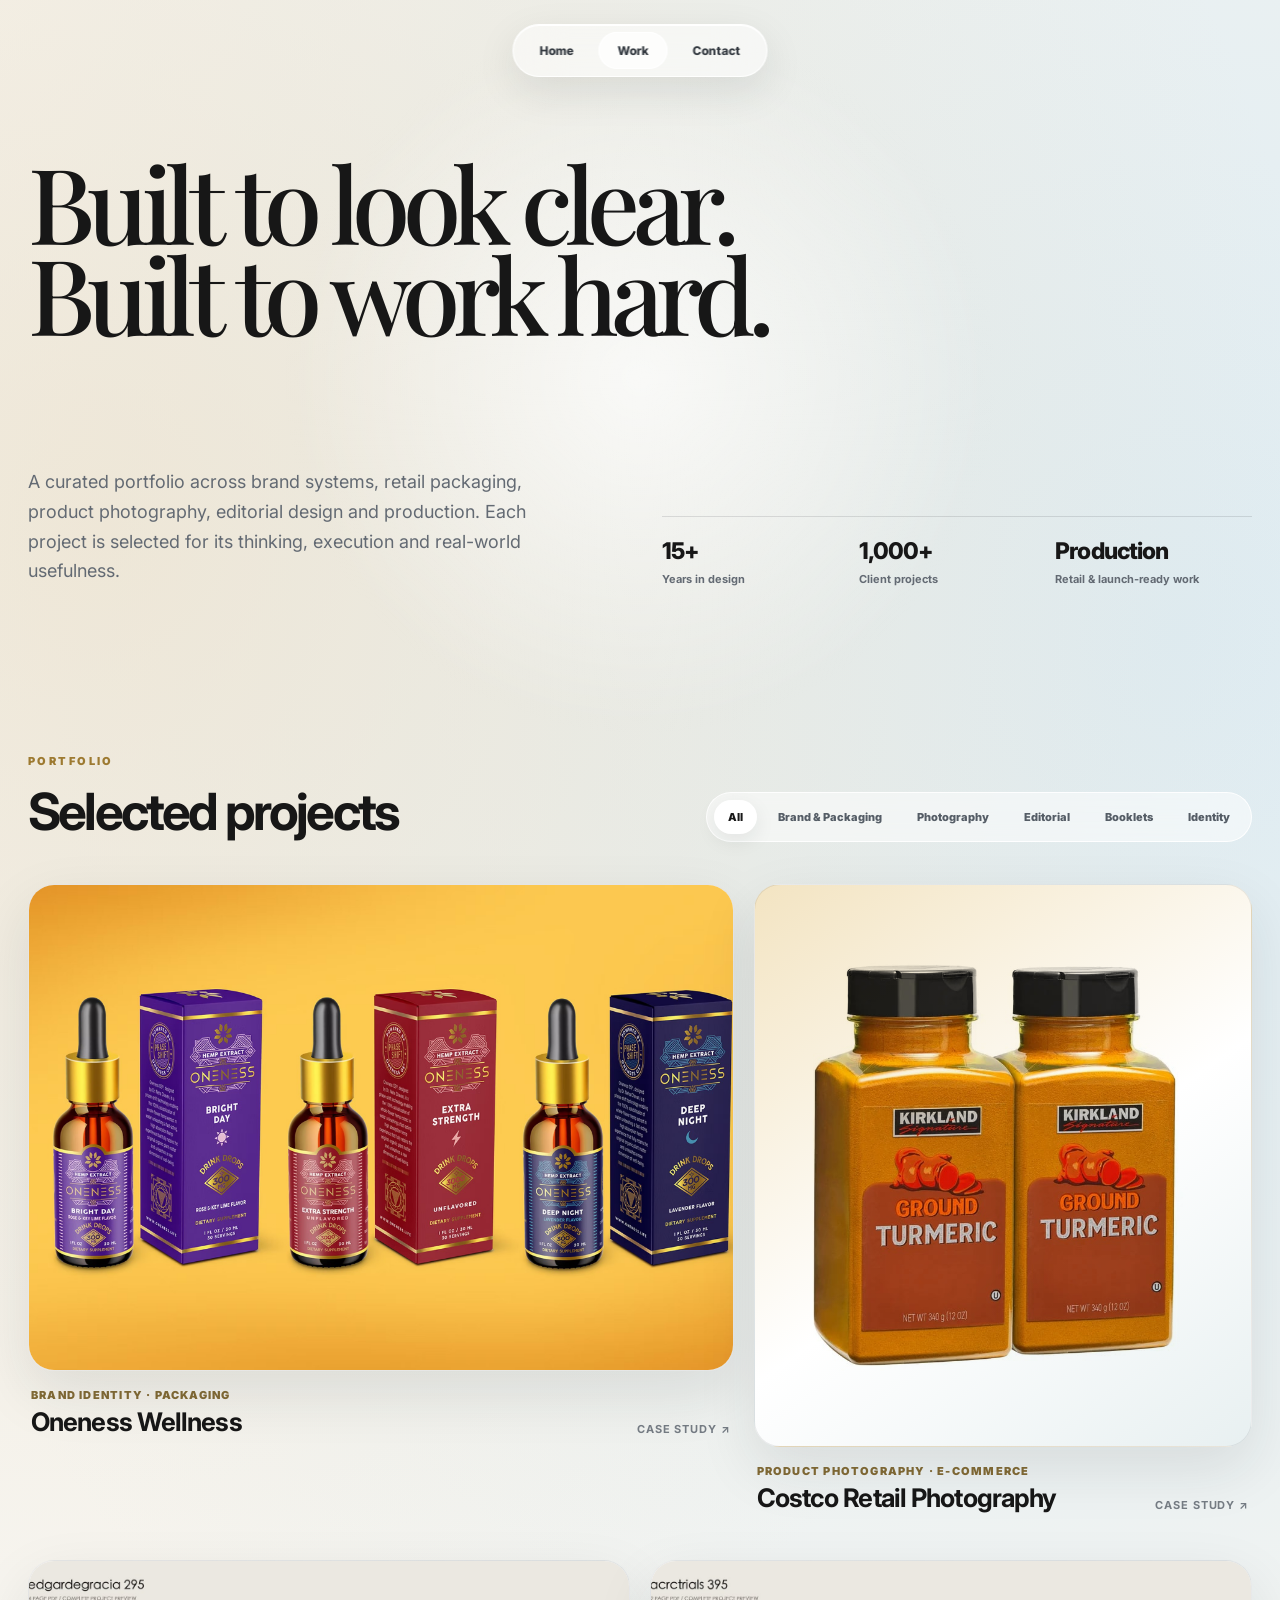
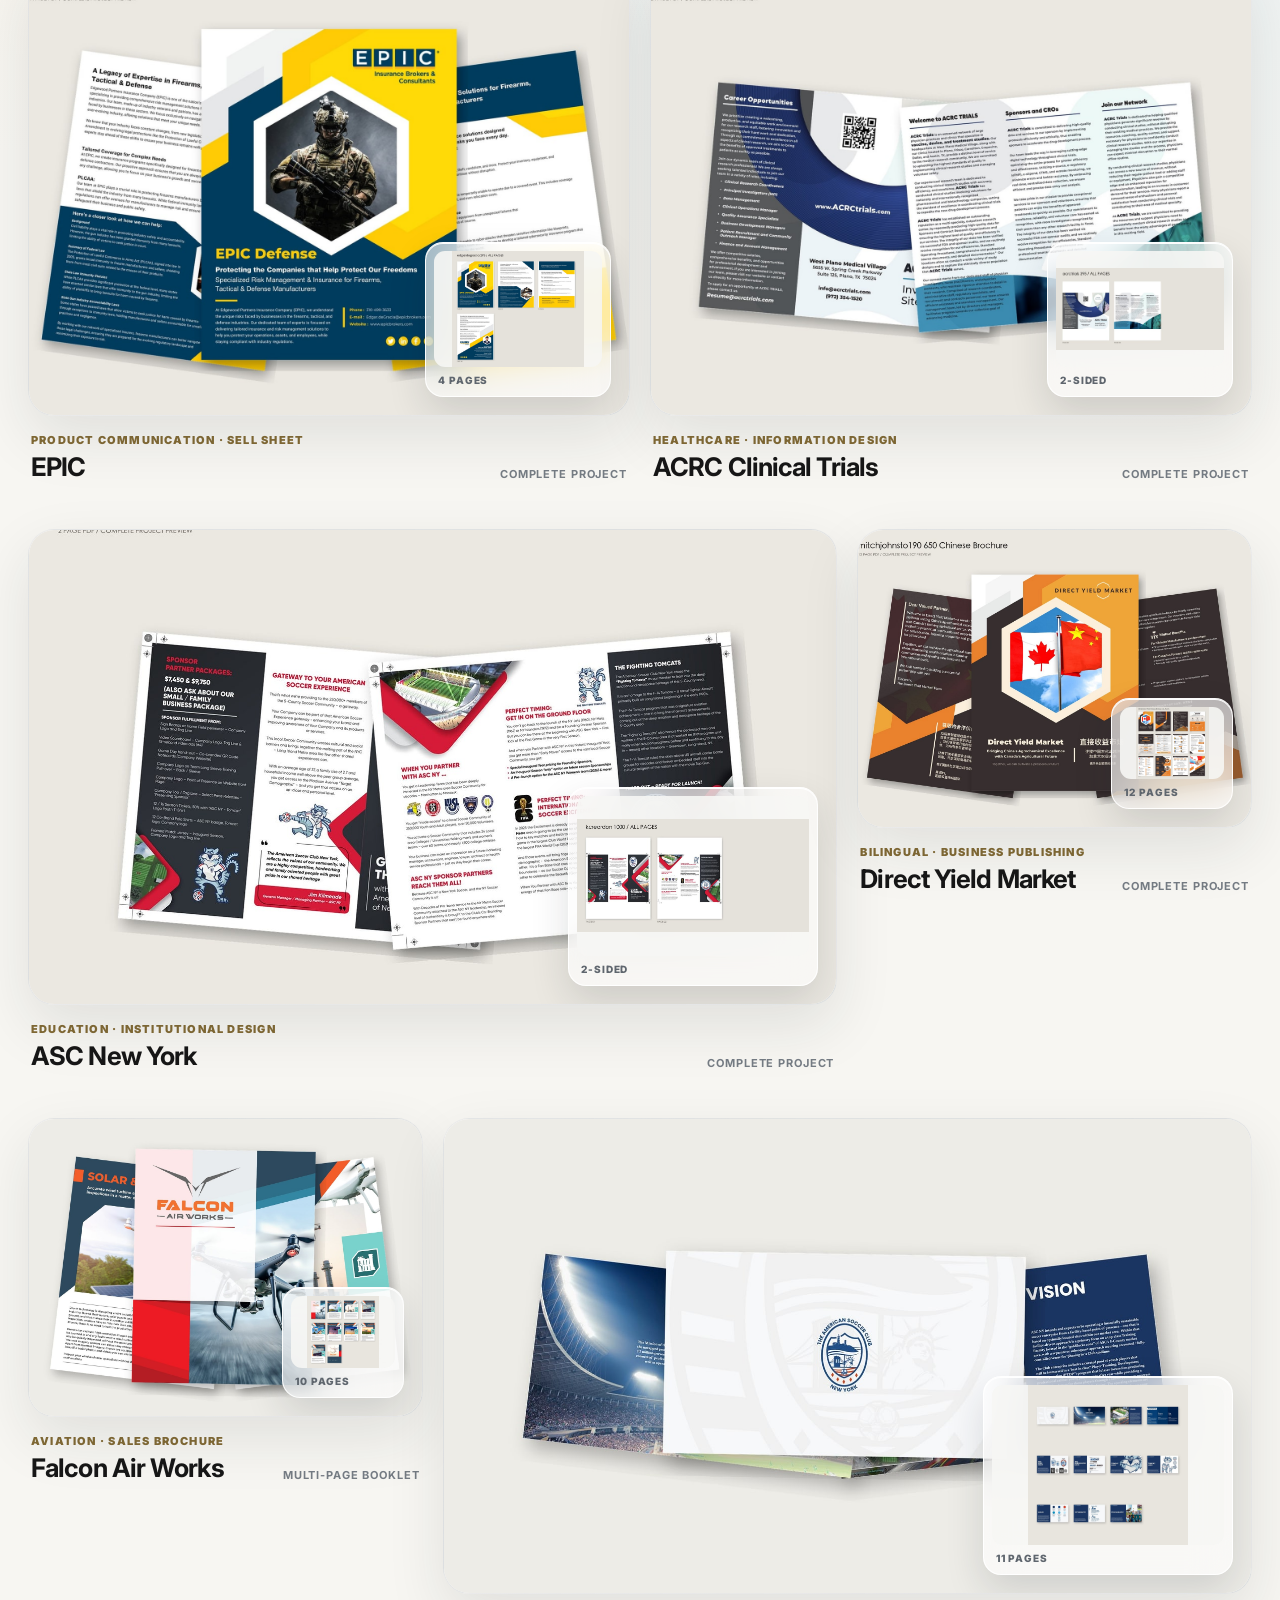
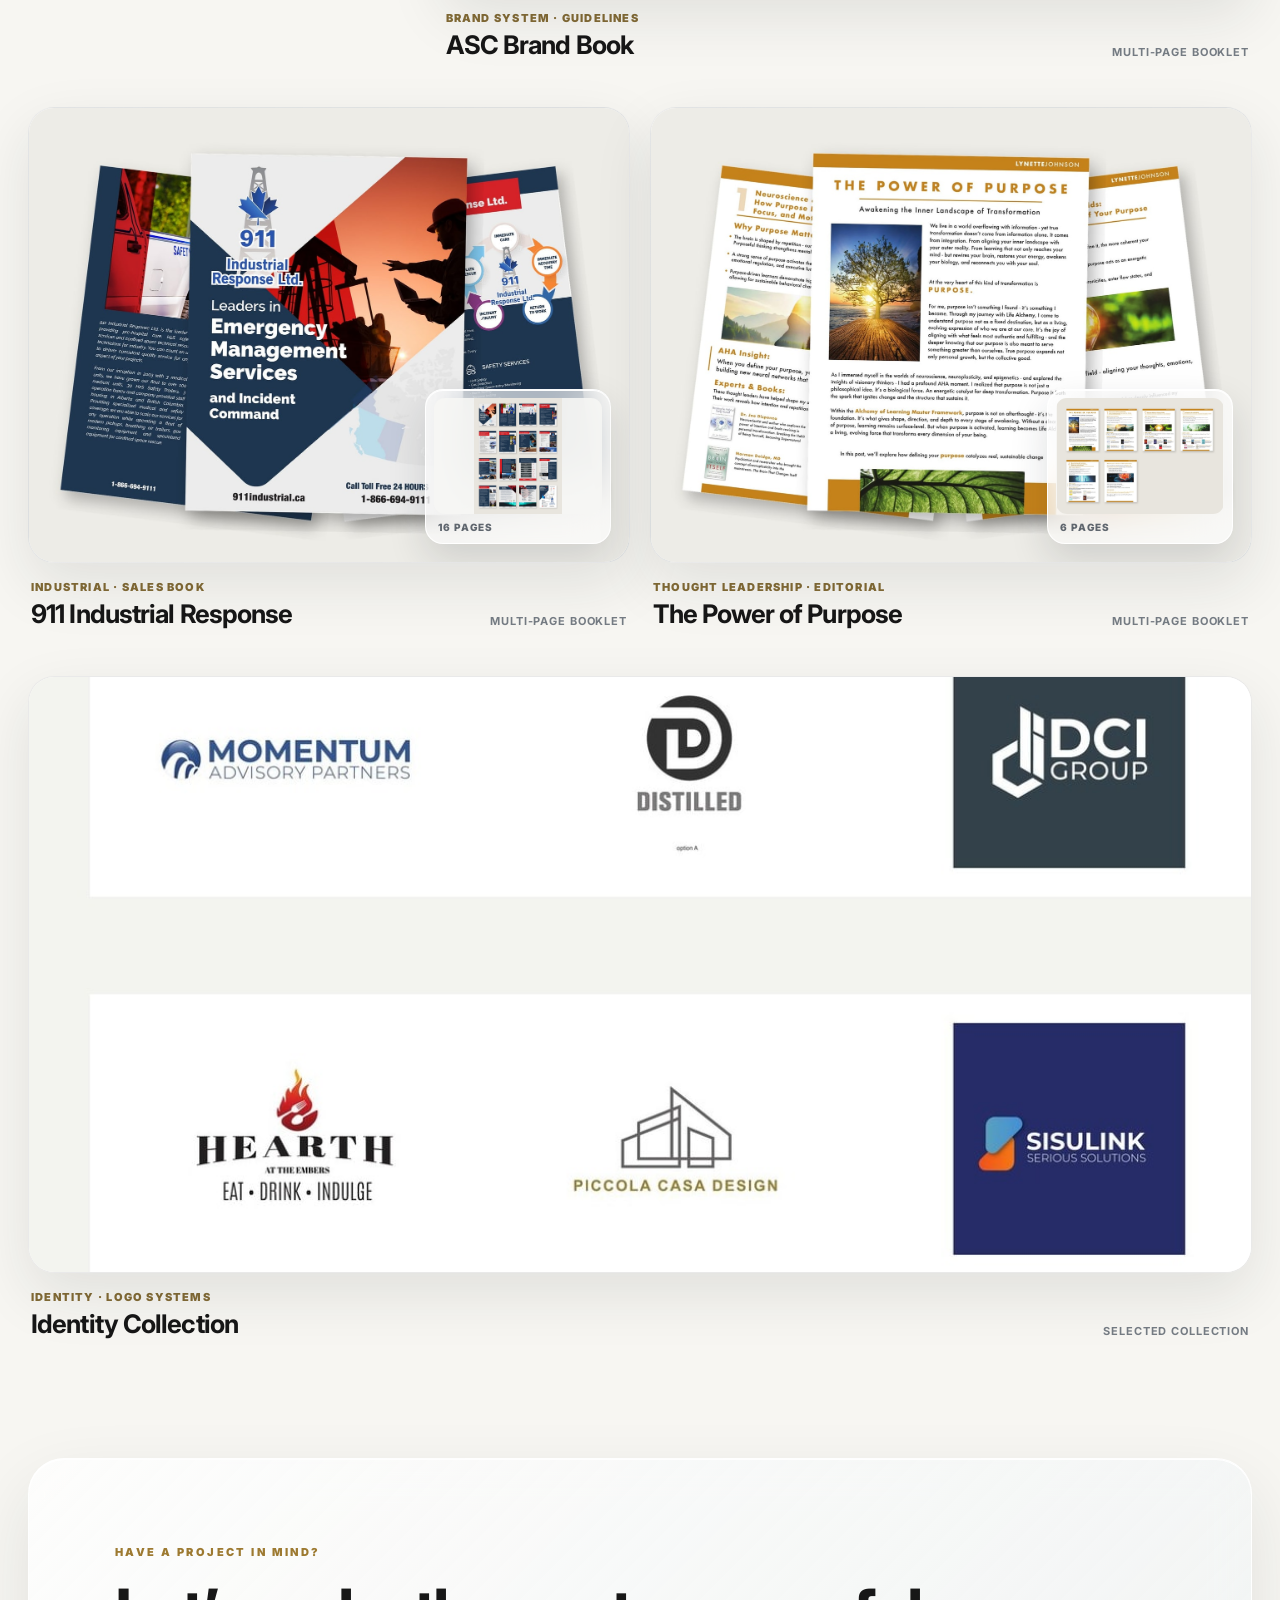
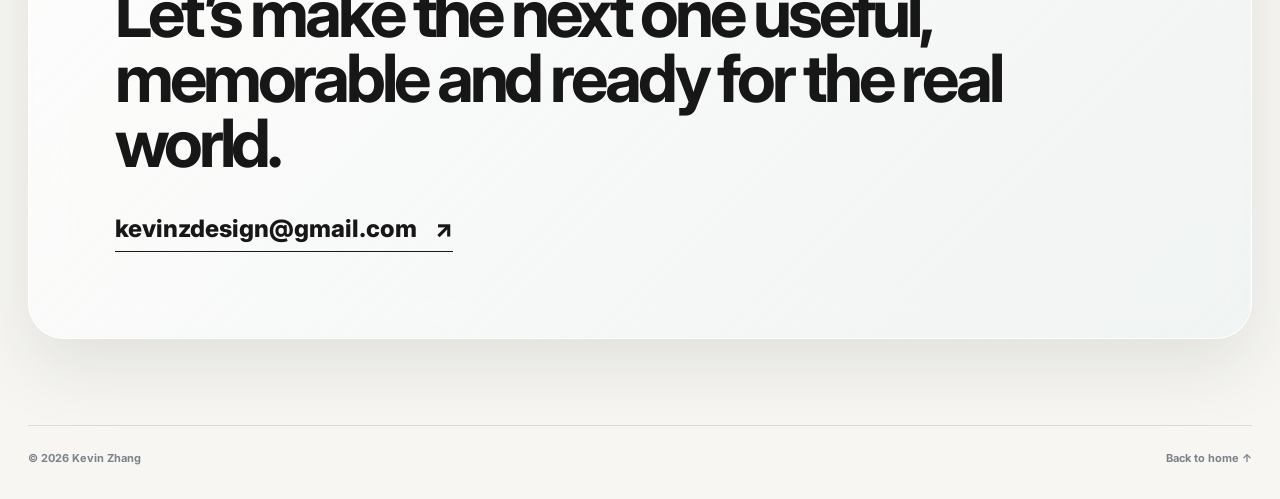
==== work/index.html @ cf9f6669 "Publish Kevin Zhang portfolio" ====
<!doctype html>
<html lang="en">
<head>
  <meta charset="utf-8" />
  <meta name="viewport" content="width=device-width, initial-scale=1" />
  <meta name="description" content="Selected branding, packaging, product photography, editorial design and identity work by Kevin Zhang." />
  <title>Selected Work | Kevin Zhang</title>
  <link rel="preconnect" href="https://fonts.googleapis.com">
  <link rel="preconnect" href="https://fonts.gstatic.com" crossorigin>
  <link href="https://fonts.googleapis.com/css2?family=Inter:wght@400;500;600;700;800;900&family=Playfair+Display:wght@500;600&display=swap" rel="stylesheet">
  <link rel="stylesheet" href="../assets/css/work-index.css" />
</head>
<body>
  <div class="page-glow" aria-hidden="true"></div>

  <header class="topbar">
    <nav class="nav-glass" aria-label="Primary navigation">
      <a href="../index.html">Home</a>
      <a href="#selected-work" class="active">Work</a>
      <a href="../index.html#contact">Contact</a>
    </nav>
  </header>

  <main>
    <section class="work-hero">
      <h1>Built to look clear.<br>Built to work hard.</h1>
      <div class="hero-bottom">
        <p>A curated portfolio across brand systems, retail packaging, product photography, editorial design and production. Each project is selected for its thinking, execution and real-world usefulness.</p>
        <dl>
          <div><dt>15+</dt><dd>Years in design</dd></div>
          <div><dt>1,000+</dt><dd>Client projects</dd></div>
          <div><dt>Production</dt><dd>Retail & launch-ready work</dd></div>
        </dl>
      </div>
    </section>

    <section id="selected-work" class="portfolio" aria-labelledby="portfolio-heading">
      <div class="portfolio-bar">
        <div>
          <p class="eyebrow">Portfolio</p>
          <h2 id="portfolio-heading">Selected projects</h2>
        </div>
        <div class="filters" aria-label="Filter projects">
          <button type="button" class="active" data-filter="all" aria-pressed="true">All</button>
          <button type="button" data-filter="brand" aria-pressed="false">Brand & Packaging</button>
          <button type="button" data-filter="photo" aria-pressed="false">Photography</button>
          <button type="button" data-filter="editorial" aria-pressed="false">Editorial</button>
          <button type="button" data-filter="booklet" aria-pressed="false">Booklets</button>
          <button type="button" data-filter="identity" aria-pressed="false">Identity</button>
        </div>
      </div>

      <div class="project-grid">
        <a class="work-card featured" data-category="brand" href="oneness/index.html">
          <div class="image-wrap"><img src="../assets/images/projects/oneness/oneness-lineup.jpg" alt="Oneness wellness packaging range" /></div>
          <div class="card-meta"><div><span>Brand Identity · Packaging</span><h3>Oneness Wellness</h3></div><b>Case Study ↗</b></div>
        </a>

        <a class="work-card portrait" data-category="photo" href="product-photography/index.html">
          <div class="image-wrap photo-stage"><img src="../assets/images/projects/costco-photography/turmeric.jpg" alt="Kirkland Signature turmeric product photography" /></div>
          <div class="card-meta"><div><span>Product Photography · E-commerce</span><h3>Costco Retail Photography</h3></div><b>Case Study ↗</b></div>
        </a>

        <article class="work-card standard complete-card" data-category="editorial">
          <div class="image-wrap">
            <img src="../assets/images/work-index/epic-hero.jpg" alt="EPIC defense product sell sheet presentation" loading="lazy" />
            <div class="detail-peek"><img src="../assets/images/work-index/epic-detail.jpg" alt="EPIC complete page system" loading="lazy" /><span>4 pages</span></div>
          </div>
          <div class="card-meta"><div><span>Product Communication · Sell Sheet</span><h3>EPIC</h3></div><b>Complete Project</b></div>
        </article>

        <article class="work-card standard complete-card" data-category="editorial">
          <div class="image-wrap">
            <img src="../assets/images/work-index/acrc-hero.jpg" alt="ACRC clinical research brochure presentation" loading="lazy" />
            <div class="detail-peek"><img src="../assets/images/work-index/acrc-detail.jpg" alt="ACRC complete brochure pages" loading="lazy" /><span>2-sided</span></div>
          </div>
          <div class="card-meta"><div><span>Healthcare · Information Design</span><h3>ACRC Clinical Trials</h3></div><b>Complete Project</b></div>
        </article>

        <article class="work-card wide complete-card" data-category="editorial">
          <div class="image-wrap">
            <img src="../assets/images/work-index/asc-ny-hero.jpg" alt="ASC New York athletics brochure presentation" loading="lazy" />
            <div class="detail-peek"><img src="../assets/images/work-index/asc-ny-detail.jpg" alt="ASC New York complete brochure pages" loading="lazy" /><span>2-sided</span></div>
          </div>
          <div class="card-meta"><div><span>Education · Institutional Design</span><h3>ASC New York</h3></div><b>Complete Project</b></div>
        </article>

        <article class="work-card compact complete-card" data-category="editorial booklet">
          <div class="image-wrap">
            <img src="../assets/images/work-index/direct-yield-hero.jpg" alt="Direct Yield Market bilingual booklet presentation" loading="lazy" />
            <div class="detail-peek"><img src="../assets/images/work-index/direct-yield-detail.jpg" alt="Direct Yield Market booklet page system" loading="lazy" /><span>12 pages</span></div>
          </div>
          <div class="card-meta"><div><span>Bilingual · Business Publishing</span><h3>Direct Yield Market</h3></div><b>Complete Project</b></div>
        </article>

        <article class="work-card compact complete-card" data-category="editorial booklet">
          <div class="image-wrap">
            <img src="../assets/images/work-index/falcon-hero.jpg" alt="Falcon Air Works brochure presentation" loading="lazy" />
            <div class="detail-peek"><img src="../assets/images/work-index/falcon-detail.jpg" alt="Falcon Air Works complete brochure pages" loading="lazy" /><span>10 pages</span></div>
          </div>
          <div class="card-meta"><div><span>Aviation · Sales Brochure</span><h3>Falcon Air Works</h3></div><b>Multi-page Booklet</b></div>
        </article>

        <article class="work-card wide complete-card" data-category="brand booklet">
          <div class="image-wrap">
            <img src="../assets/images/work-index/asc-brand-book-hero.jpg" alt="ASC brand book presentation" loading="lazy" />
            <div class="detail-peek"><img src="../assets/images/work-index/asc-brand-book-detail.jpg" alt="ASC complete brand book pages" loading="lazy" /><span>11 pages</span></div>
          </div>
          <div class="card-meta"><div><span>Brand System · Guidelines</span><h3>ASC Brand Book</h3></div><b>Multi-page Booklet</b></div>
        </article>

        <article class="work-card standard complete-card" data-category="editorial booklet">
          <div class="image-wrap">
            <img src="../assets/images/work-index/911-sales-book-hero.jpg" alt="911 Industrial Response sales book presentation" loading="lazy" />
            <div class="detail-peek"><img src="../assets/images/work-index/911-sales-book-detail.jpg" alt="911 Industrial Response sales book page system" loading="lazy" /><span>16 pages</span></div>
          </div>
          <div class="card-meta"><div><span>Industrial · Sales Book</span><h3>911 Industrial Response</h3></div><b>Multi-page Booklet</b></div>
        </article>

        <article class="work-card standard complete-card" data-category="editorial booklet">
          <div class="image-wrap">
            <img src="../assets/images/work-index/power-purpose-hero.jpg" alt="The Power of Purpose editorial booklet presentation" loading="lazy" />
            <div class="detail-peek"><img src="../assets/images/work-index/power-purpose-detail.jpg" alt="The Power of Purpose complete booklet pages" loading="lazy" /><span>6 pages</span></div>
          </div>
          <div class="card-meta"><div><span>Thought Leadership · Editorial</span><h3>The Power of Purpose</h3></div><b>Multi-page Booklet</b></div>
        </article>

        <article class="work-card full identity-card" data-category="identity">
          <div class="image-wrap"><img src="../assets/images/work-index/identity-collection.jpg" alt="Selected corporate and consumer brand identities" loading="lazy" /></div>
          <div class="card-meta"><div><span>Identity · Logo Systems</span><h3>Identity Collection</h3></div><b>Selected Collection</b></div>
        </article>
      </div>
    </section>

    <section class="work-cta">
      <p class="eyebrow">Have a project in mind?</p>
      <h2>Let’s make the next one useful, memorable and ready for the real world.</h2>
      <a href="mailto:kevinzdesign@gmail.com">kevinzdesign@gmail.com <span>↗</span></a>
    </section>
  </main>

  <footer>
    <span>© <span id="year"></span> Kevin Zhang</span>
    <a href="../index.html">Back to home ↑</a>
  </footer>
  <script src="../assets/js/work-index.js"></script>
</body>
</html>
---- assets/css/work-index.css ----
:root {
  --ink: #171717;
  --muted: #636a73;
  --gold: #9d7a31;
  --line: rgba(24, 28, 32, .12);
  --paper: #f7f6f2;
}

* { box-sizing: border-box; }
html { scroll-behavior: smooth; }
body {
  margin: 0;
  overflow-x: hidden;
  background:
    radial-gradient(circle at 8% 10%, rgba(236, 222, 197, .6), transparent 25%),
    radial-gradient(circle at 92% 12%, rgba(211, 231, 242, .72), transparent 29%),
    var(--paper);
  color: var(--ink);
  font-family: Inter, system-ui, sans-serif;
}
img { display: block; width: 100%; }
a { color: inherit; text-decoration: none; }
button { color: inherit; font: inherit; }

.page-glow {
  position: fixed;
  z-index: -1;
  inset: 0;
  background: radial-gradient(circle at 50% 42%, rgba(255,255,255,.72), transparent 43%);
  pointer-events: none;
}

.topbar {
  position: fixed;
  z-index: 30;
  top: 24px;
  left: 50%;
  transform: translateX(-50%);
}
.nav-glass {
  display: flex;
  gap: 6px;
  padding: 7px;
  border: 1px solid rgba(255,255,255,.9);
  border-radius: 999px;
  background: rgba(255,255,255,.55);
  box-shadow: inset 0 1px 0 rgba(255,255,255,.96), 0 14px 40px rgba(29,35,41,.1);
  -webkit-backdrop-filter: blur(24px) saturate(1.2);
  backdrop-filter: blur(24px) saturate(1.2);
}
.nav-glass a {
  padding: 11px 19px;
  border-radius: 999px;
  color: #343a41;
  font-size: 12px;
  font-weight: 800;
}
.nav-glass a:hover,
.nav-glass a.active { background: rgba(255,255,255,.72); box-shadow: inset 0 0 0 1px rgba(255,255,255,.94); }

.work-hero,
.portfolio,
.work-cta,
footer { width: min(1240px, calc(100% - 56px)); margin-left: auto; margin-right: auto; }

.work-hero {
  min-height: 650px;
  padding: 156px 0 64px;
  display: flex;
  flex-direction: column;
  justify-content: space-between;
}
.eyebrow {
  margin: 0 0 22px;
  color: var(--gold);
  font-size: 11px;
  font-weight: 900;
  letter-spacing: .22em;
  text-transform: uppercase;
}
.work-hero h1 {
  max-width: 1040px;
  margin: 0;
  font-family: "Playfair Display", serif;
  font-size: clamp(62px, 8.2vw, 120px);
  font-weight: 500;
  line-height: .87;
  letter-spacing: -.072em;
}
.hero-bottom {
  display: grid;
  grid-template-columns: .95fr 1.05fr;
  gap: 100px;
  align-items: end;
}
.hero-bottom > p { max-width: 570px; margin: 0; color: var(--muted); font-size: 18px; line-height: 1.65; }
.hero-bottom dl { margin: 0; display: grid; grid-template-columns: repeat(3, 1fr); border-top: 1px solid var(--line); }
.hero-bottom dl div { padding: 20px 16px 0 0; }
.hero-bottom dt { margin-bottom: 7px; font-size: clamp(19px, 1.8vw, 25px); font-weight: 800; letter-spacing: -.04em; }
.hero-bottom dd { margin: 0; color: var(--muted); font-size: 11px; font-weight: 700; }

.portfolio { padding: 104px 0 120px; scroll-margin-top: 80px; }
.portfolio-bar { margin-bottom: 42px; display: flex; justify-content: space-between; align-items: end; gap: 40px; }
.portfolio-bar h2 { margin: 0; font-size: clamp(38px, 4vw, 58px); letter-spacing: -.055em; }
.portfolio-bar .eyebrow { margin-bottom: 12px; }
.filters {
  display: flex;
  flex-wrap: wrap;
  justify-content: flex-end;
  gap: 7px;
  padding: 7px;
  border: 1px solid rgba(255,255,255,.9);
  border-radius: 999px;
  background: rgba(255,255,255,.5);
  -webkit-backdrop-filter: blur(18px);
  backdrop-filter: blur(18px);
}
.filters button {
  padding: 10px 14px;
  border: 0;
  border-radius: 999px;
  background: transparent;
  cursor: pointer;
  color: #555d66;
  font-size: 11px;
  font-weight: 850;
}
.filters button:hover,
.filters button.active { background: #fff; color: #191919; box-shadow: 0 7px 20px rgba(31,36,43,.08); }

.project-grid { display: grid; grid-template-columns: repeat(12, 1fr); gap: 48px 20px; align-items: start; }
.work-card { grid-column: span 6; min-width: 0; }
.work-card.featured { grid-column: span 7; }
.work-card.portrait { grid-column: span 5; }
.work-card.wide { grid-column: span 8; }
.work-card.compact { grid-column: span 4; }
.work-card.full { grid-column: 1 / -1; }
.image-wrap {
  position: relative;
  overflow: hidden;
  aspect-ratio: 1.32;
  border: 1px solid rgba(20,24,28,.08);
  border-radius: 26px;
  background: rgba(255,255,255,.62);
  box-shadow: 0 22px 58px rgba(31,36,43,.1);
}
.featured .image-wrap { aspect-ratio: 1.45; }
.portrait .image-wrap { aspect-ratio: 1 / 1.13; }
.wide .image-wrap { aspect-ratio: 1.7; }
.full .image-wrap { aspect-ratio: 2.05; }
.image-wrap > img { height: 100%; object-fit: cover; transition: transform .65s cubic-bezier(.2,.7,.2,1); }
a.work-card:hover .image-wrap > img { transform: scale(1.025); }
.photo-stage { background: linear-gradient(145deg, #f3e4c2, #fff 55%, #e8f0f1); }
.photo-stage > img { padding: 6%; object-fit: contain; mix-blend-mode: multiply; }
.editorial-pair { display: grid; grid-template-columns: 1fr 1fr; gap: 1px; background: #dde1e2; }
.editorial-pair > img { height: 100%; object-fit: cover; }
.complete-card .image-wrap {
  background: linear-gradient(145deg, rgba(255,255,255,.72), rgba(229,235,238,.55));
}
.detail-peek {
  position: absolute;
  right: 18px;
  bottom: 18px;
  width: 31%;
  padding: 8px;
  overflow: hidden;
  border: 1px solid rgba(255,255,255,.92);
  border-radius: 18px;
  background: rgba(255,255,255,.64);
  box-shadow: inset 0 1px 0 rgba(255,255,255,.96), 0 16px 38px rgba(31,36,43,.14);
  -webkit-backdrop-filter: blur(20px) saturate(1.15);
  backdrop-filter: blur(20px) saturate(1.15);
}
.detail-peek img {
  width: 100%;
  aspect-ratio: 1.45;
  object-fit: contain;
  border-radius: 11px;
  background: rgba(247,247,244,.9);
}
.detail-peek span {
  display: block;
  padding: 7px 4px 2px;
  color: #5f666e;
  font-size: 10px;
  font-weight: 850;
  letter-spacing: .09em;
  text-transform: uppercase;
}
.identity-card .image-wrap > img { object-fit: cover; }
.card-meta { padding: 17px 3px 0; display: flex; justify-content: space-between; gap: 20px; align-items: end; }
.card-meta span { display: block; margin-bottom: 7px; color: #826a35; font-size: 11px; font-weight: 900; letter-spacing: .11em; text-transform: uppercase; }
.card-meta h3 { margin: 0; font-size: clamp(19px, 2vw, 27px); line-height: 1.05; letter-spacing: -.035em; }
.card-meta b { flex: none; color: #757c84; font-size: 11px; letter-spacing: .08em; text-transform: uppercase; }
.work-card[hidden] { display: none; }

.work-cta {
  margin-bottom: 86px;
  padding: clamp(44px, 7vw, 86px);
  border: 1px solid rgba(255,255,255,.9);
  border-radius: 36px;
  background: linear-gradient(135deg, rgba(255,255,255,.76), rgba(234,241,244,.5));
  box-shadow: inset 0 1px 0 #fff, 0 28px 70px rgba(31,36,43,.1);
  -webkit-backdrop-filter: blur(24px);
  backdrop-filter: blur(24px);
}
.work-cta h2 { max-width: 950px; margin: 0 0 38px; font-size: clamp(40px, 5.2vw, 72px); line-height: .98; letter-spacing: -.062em; }
.work-cta > a { display: inline-flex; align-items: center; gap: 18px; padding-bottom: 8px; border-bottom: 1px solid currentColor; font-size: clamp(17px, 2vw, 24px); font-weight: 800; }

footer { padding: 25px 0 34px; display: flex; justify-content: space-between; border-top: 1px solid var(--line); color: #7b828a; font-size: 11px; font-weight: 700; }

@media (max-width: 900px) {
  .work-hero { min-height: 590px; }
  .hero-bottom { grid-template-columns: 1fr; gap: 44px; }
  .portfolio-bar { align-items: start; flex-direction: column; }
  .filters { justify-content: flex-start; border-radius: 22px; }
  .work-card,
  .work-card.featured,
  .work-card.portrait,
  .work-card.wide,
  .work-card.compact,
  .work-card.full { grid-column: span 6; }
  .portrait .image-wrap { aspect-ratio: 1.1; }
  .wide .image-wrap { aspect-ratio: 1.32; }
}

@media (max-width: 620px) {
  .topbar { top: 14px; }
  .nav-glass a { padding: 10px 14px; }
  .work-hero,
  .portfolio,
  .work-cta,
  footer { width: calc(100% - 28px); }
  .work-hero { min-height: 570px; padding: 118px 0 54px; }
  .work-hero h1 { font-size: clamp(52px, 16.5vw, 76px); }
  .hero-bottom > p { font-size: 16px; }
  .hero-bottom dl { gap: 10px; }
  .hero-bottom dt { font-size: 21px; }
  .portfolio { padding: 72px 0 88px; }
  .filters { width: 100%; padding: 6px; }
  .filters button { flex: 1 1 auto; padding: 9px 10px; }
  .project-grid { gap: 40px; }
  .work-card,
  .work-card.featured,
  .work-card.portrait,
  .work-card.wide,
  .work-card.compact,
  .work-card.full { grid-column: 1 / -1; }
  .image-wrap,
  .featured .image-wrap,
  .portrait .image-wrap,
  .wide .image-wrap,
  .full .image-wrap { aspect-ratio: 1.2; border-radius: 20px; }
  .detail-peek { right: 10px; bottom: 10px; width: 36%; padding: 6px; border-radius: 14px; }
  .detail-peek img { border-radius: 9px; }
  .detail-peek span { font-size: 9px; }
  .card-meta { align-items: start; }
  .card-meta b { max-width: 82px; text-align: right; line-height: 1.4; }
  .work-cta { margin-bottom: 60px; border-radius: 28px; }
  footer { gap: 20px; }
}
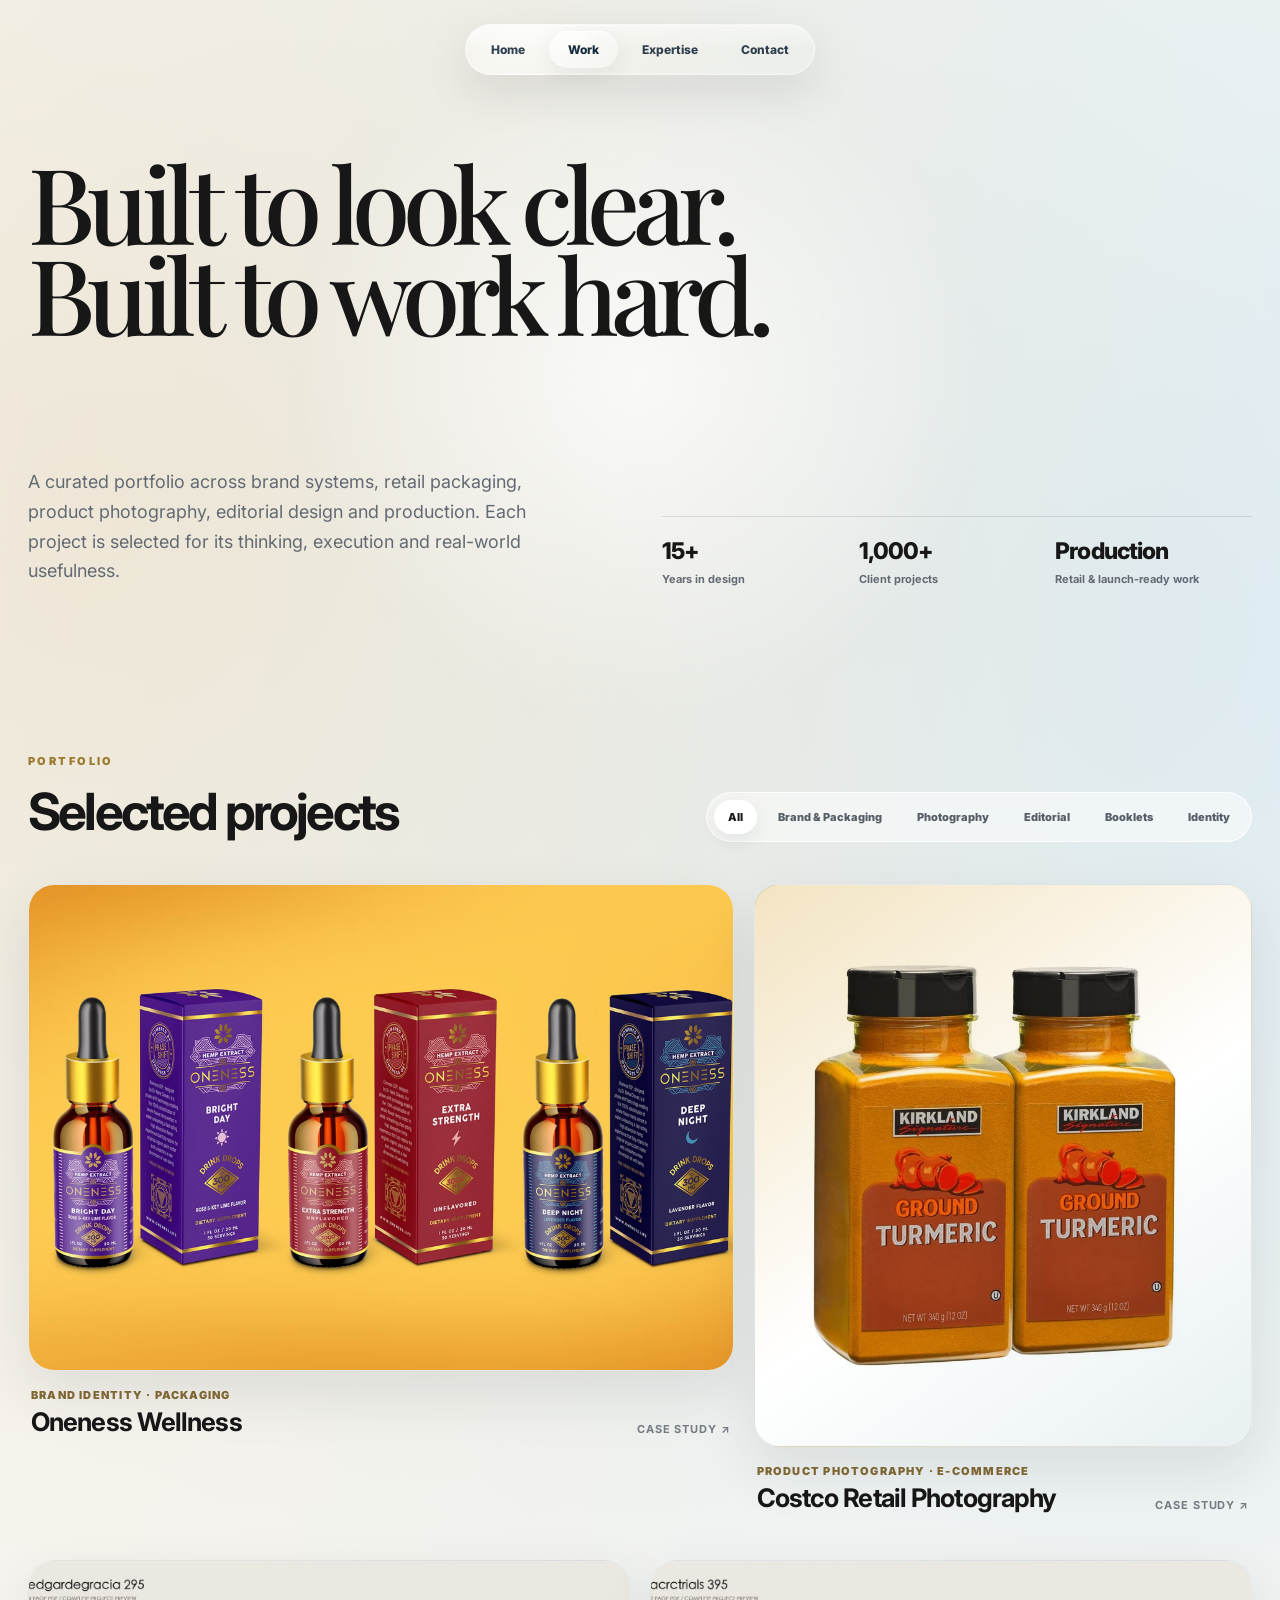
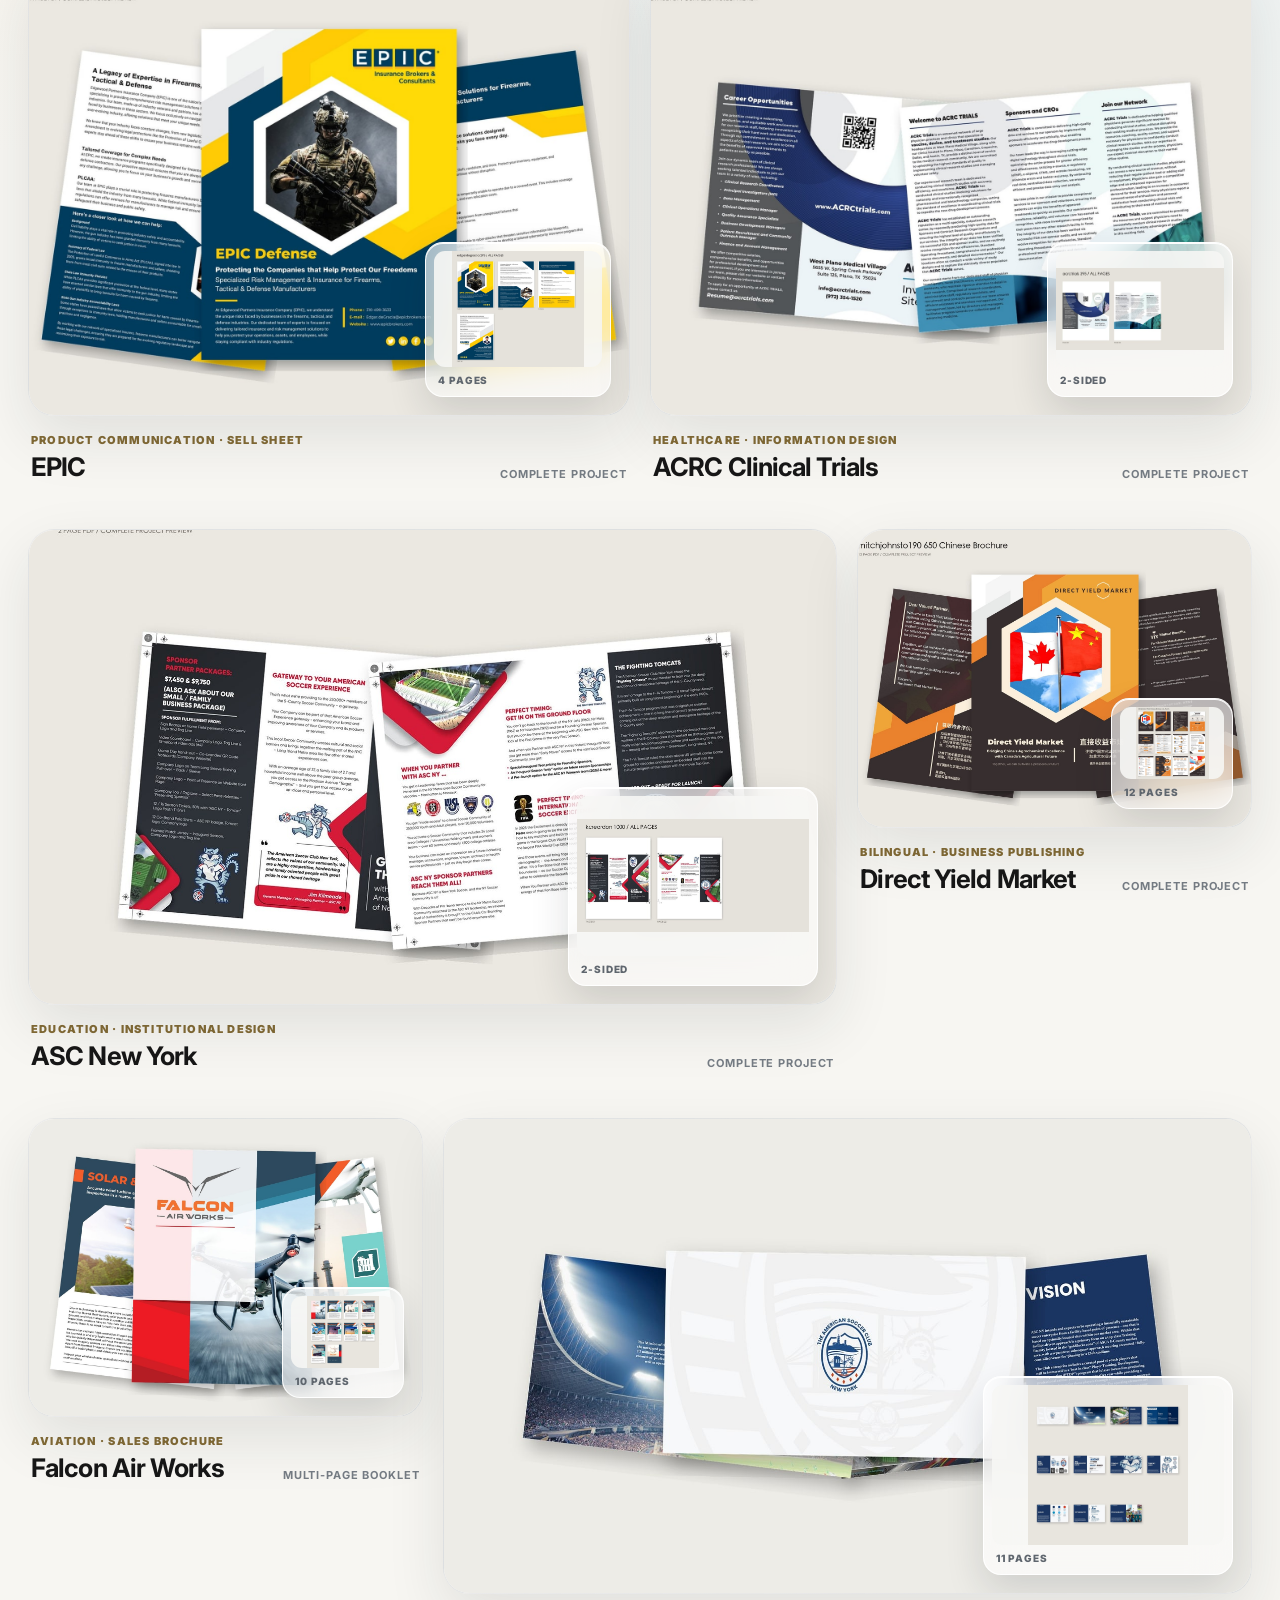
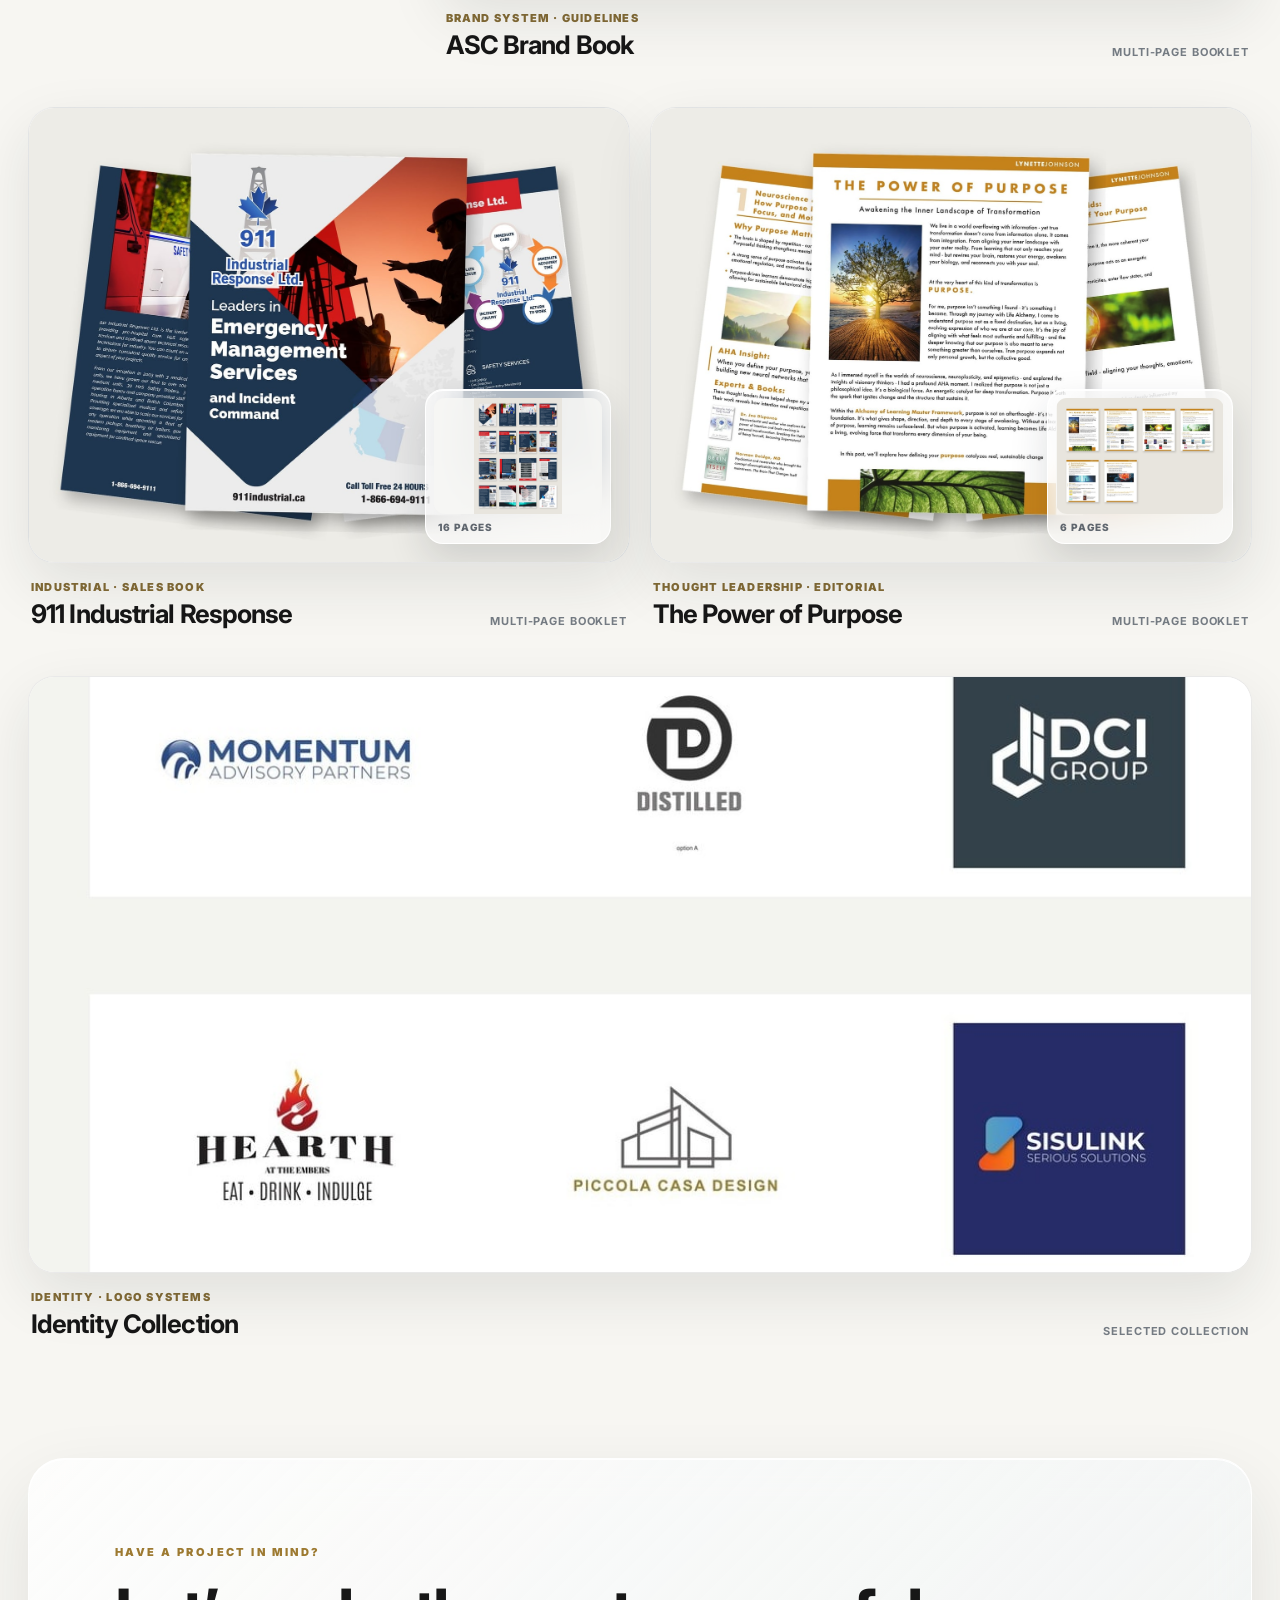
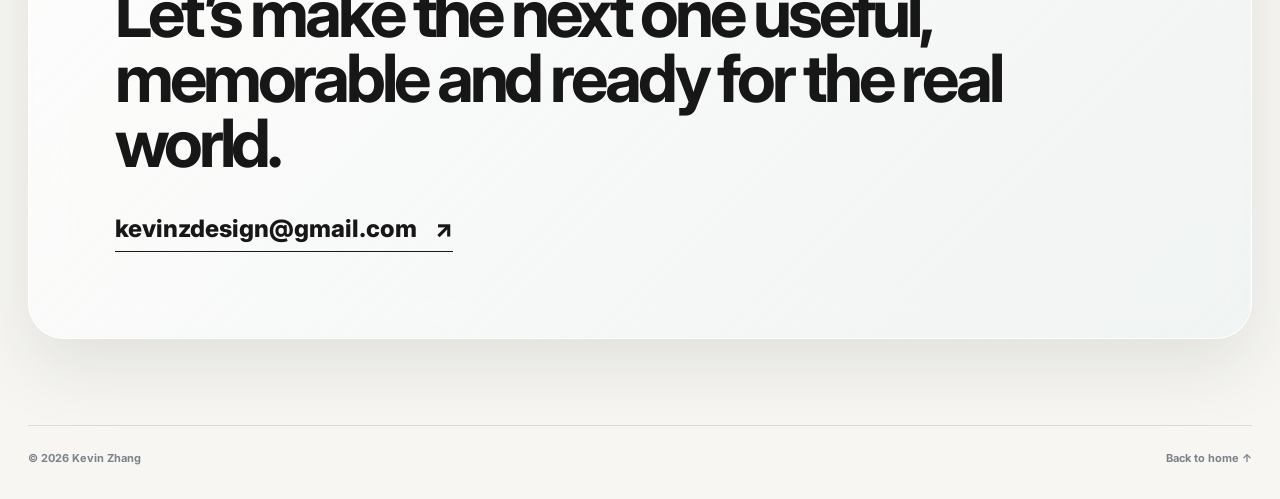
==== commit 1ef9e723: "Update portfolio pages" ====
--- a/work/index.html
+++ b/work/index.html
@@ -4,6 +4,9 @@
   <meta charset="utf-8" />
   <meta name="viewport" content="width=device-width, initial-scale=1" />
   <meta name="description" content="Selected branding, packaging, product photography, editorial design and identity work by Kevin Zhang." />
+  <link rel="icon" type="image/png" sizes="32x32" href="/assets/images/favicon-32.png" />
+  <link rel="icon" type="image/png" sizes="512x512" href="/favicon.png" />
+  <link rel="apple-touch-icon" sizes="180x180" href="/apple-touch-icon.png" />
   <title>Selected Work | Kevin Zhang</title>
   <link rel="preconnect" href="https://fonts.googleapis.com">
   <link rel="preconnect" href="https://fonts.gstatic.com" crossorigin>
@@ -16,7 +19,8 @@
   <header class="topbar">
     <nav class="nav-glass" aria-label="Primary navigation">
       <a href="../index.html">Home</a>
-      <a href="#selected-work" class="active">Work</a>
+      <a href="#selected-work" class="active" aria-current="page">Work</a>
+      <a href="../index.html#expertise">Expertise</a>
       <a href="../index.html#contact">Contact</a>
     </nav>
   </header>
--- a/assets/css/work-index.css
+++ b/assets/css/work-index.css
@@ -39,24 +39,53 @@
 }
 .nav-glass {
   display: flex;
-  gap: 6px;
-  padding: 7px;
-  border: 1px solid rgba(255,255,255,.9);
-  border-radius: 999px;
-  background: rgba(255,255,255,.55);
-  box-shadow: inset 0 1px 0 rgba(255,255,255,.96), 0 14px 40px rgba(29,35,41,.1);
-  -webkit-backdrop-filter: blur(24px) saturate(1.2);
-  backdrop-filter: blur(24px) saturate(1.2);
+  position: relative;
+  isolation: isolate;
+  gap: 5px;
+  padding: 6px;
+  border: 1px solid rgba(255,255,255,.46);
+  border-radius: 999px;
+  background:
+    radial-gradient(circle at 16% 0%, rgba(255,255,255,.62), transparent 36%),
+    linear-gradient(135deg, rgba(255,255,255,.32), rgba(255,255,255,.12));
+  box-shadow:
+    inset 0 1px 1px rgba(255,255,255,.78),
+    inset 0 -1px 1px rgba(255,255,255,.2),
+    0 18px 46px rgba(26,33,42,.1);
+  -webkit-backdrop-filter: blur(34px) saturate(1.85);
+  backdrop-filter: blur(34px) saturate(1.85);
+}
+.nav-glass::before {
+  content: "";
+  position: absolute;
+  inset: 1px;
+  z-index: 0;
+  border-radius: inherit;
+  background: linear-gradient(180deg, rgba(255,255,255,.42), rgba(255,255,255,0) 52%);
+  pointer-events: none;
 }
 .nav-glass a {
+  position: relative;
+  z-index: 1;
+  overflow: hidden;
   padding: 11px 19px;
   border-radius: 999px;
-  color: #343a41;
+  color: rgba(22,39,57,.88);
   font-size: 12px;
   font-weight: 800;
-}
-.nav-glass a:hover,
-.nav-glass a.active { background: rgba(255,255,255,.72); box-shadow: inset 0 0 0 1px rgba(255,255,255,.94); }
+  transition: background .25s ease, box-shadow .25s ease, color .25s ease;
+}
+.nav-glass a:hover { background: rgba(255,255,255,.2); }
+.nav-glass a.active {
+  color: #172b3f;
+  background:
+    radial-gradient(circle at 28% 0%, rgba(255,255,255,.72), transparent 48%),
+    linear-gradient(135deg, rgba(255,255,255,.48), rgba(255,255,255,.22));
+  box-shadow:
+    inset 0 1px 0 rgba(255,255,255,.9),
+    inset 0 -1px 0 rgba(255,255,255,.28),
+    0 8px 22px rgba(31,36,43,.065);
+}
 
 .work-hero,
 .portfolio,
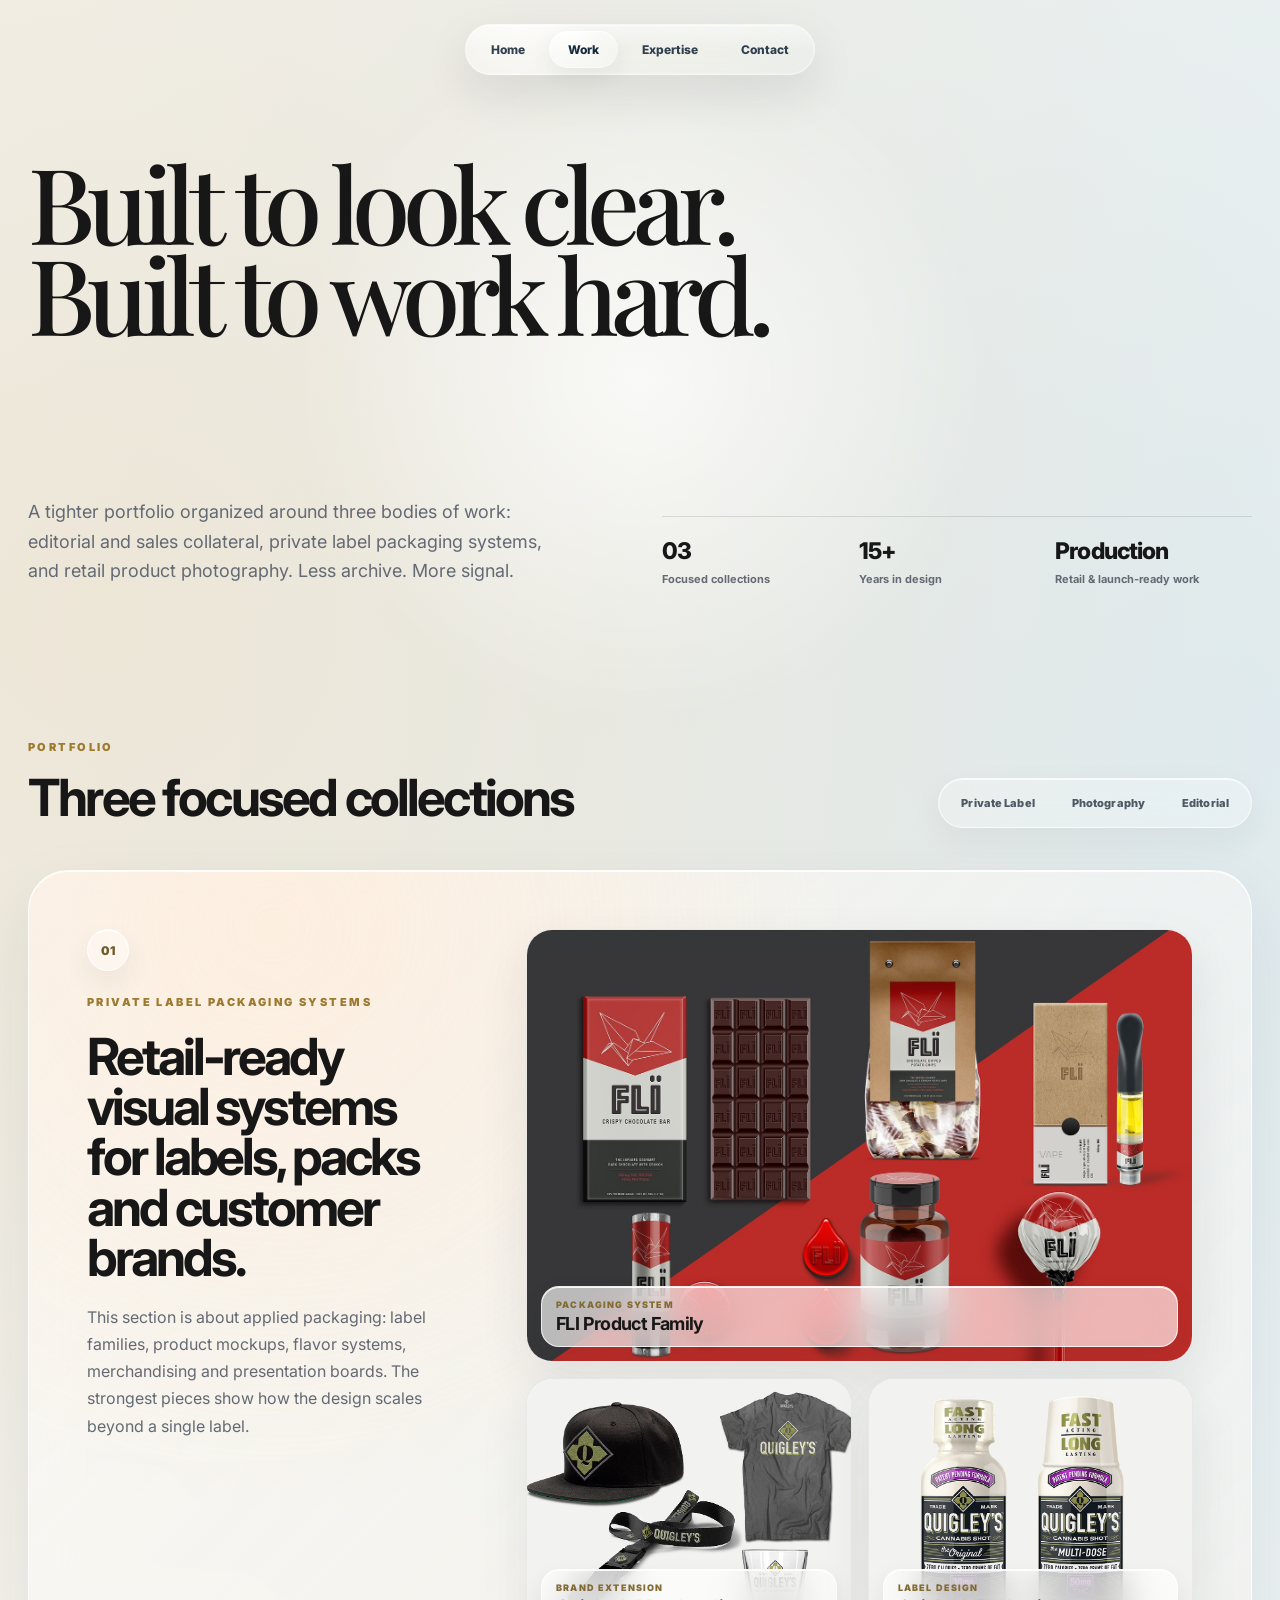
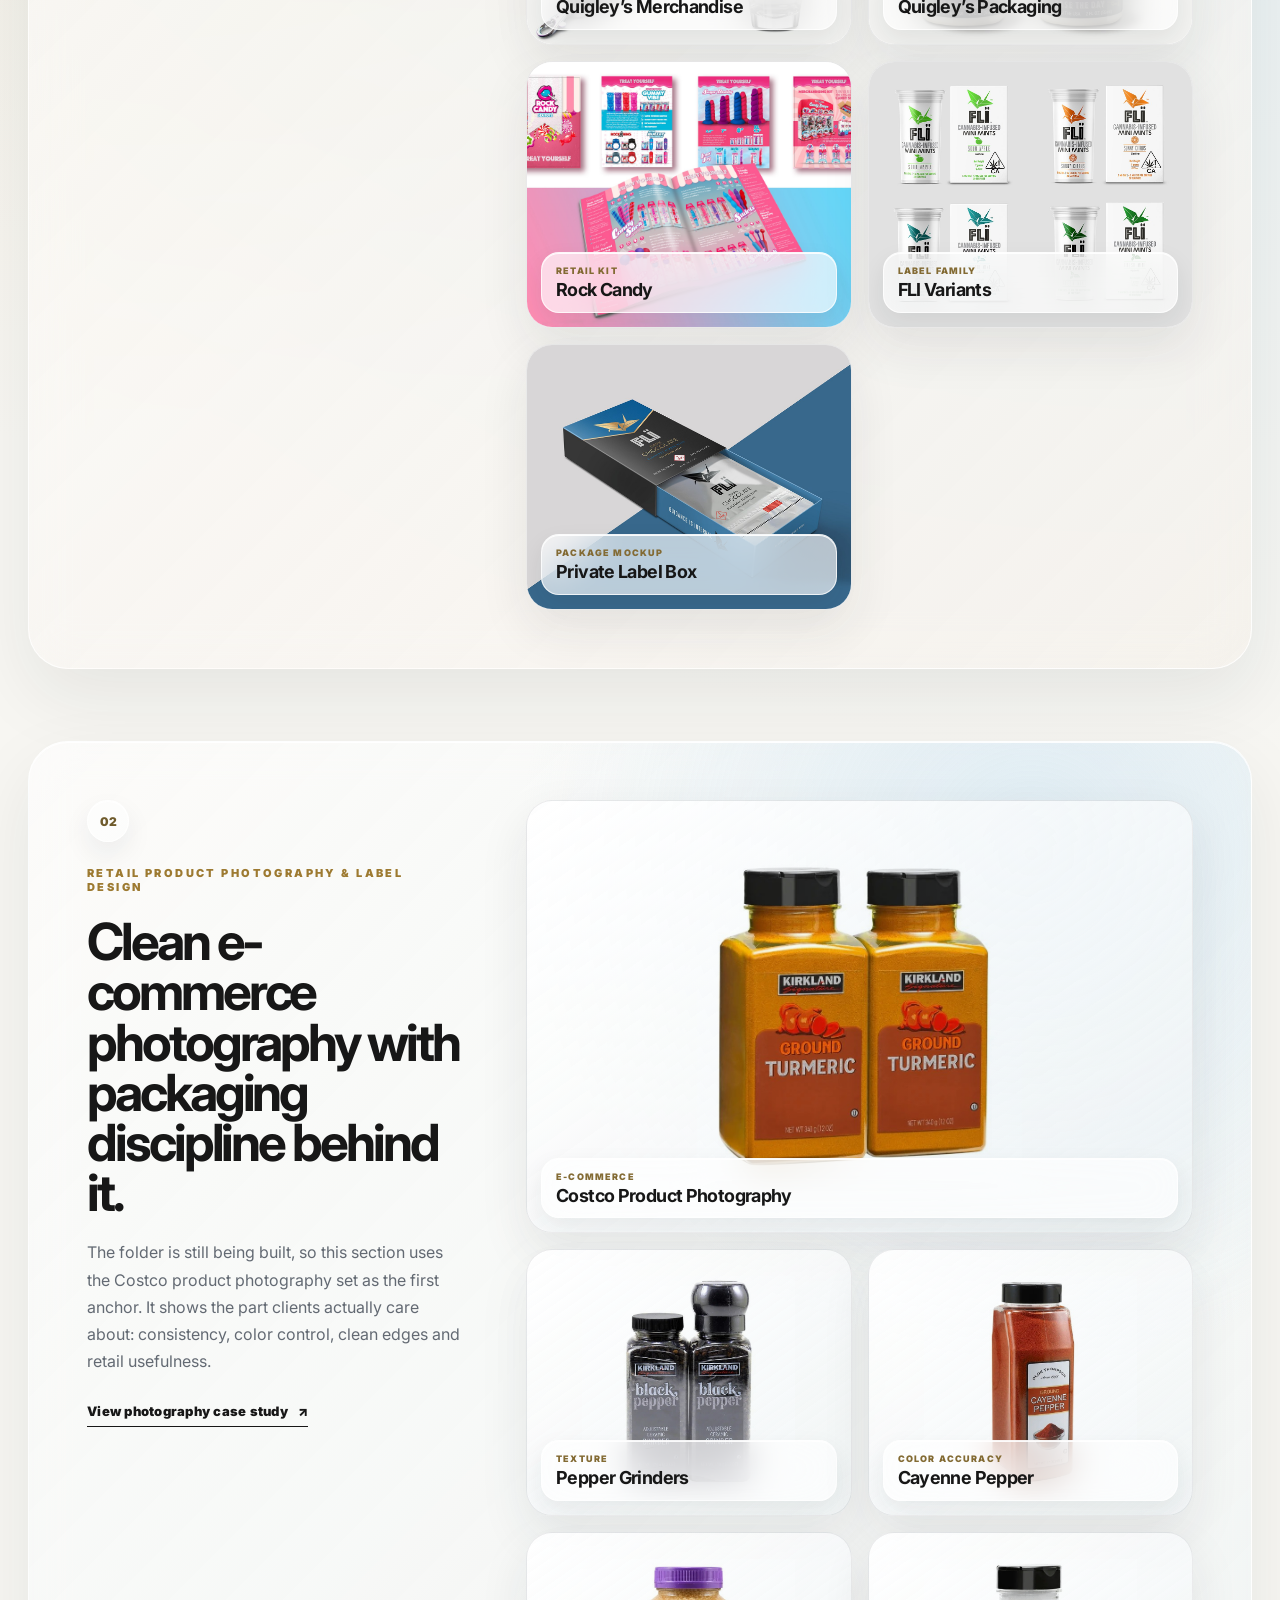
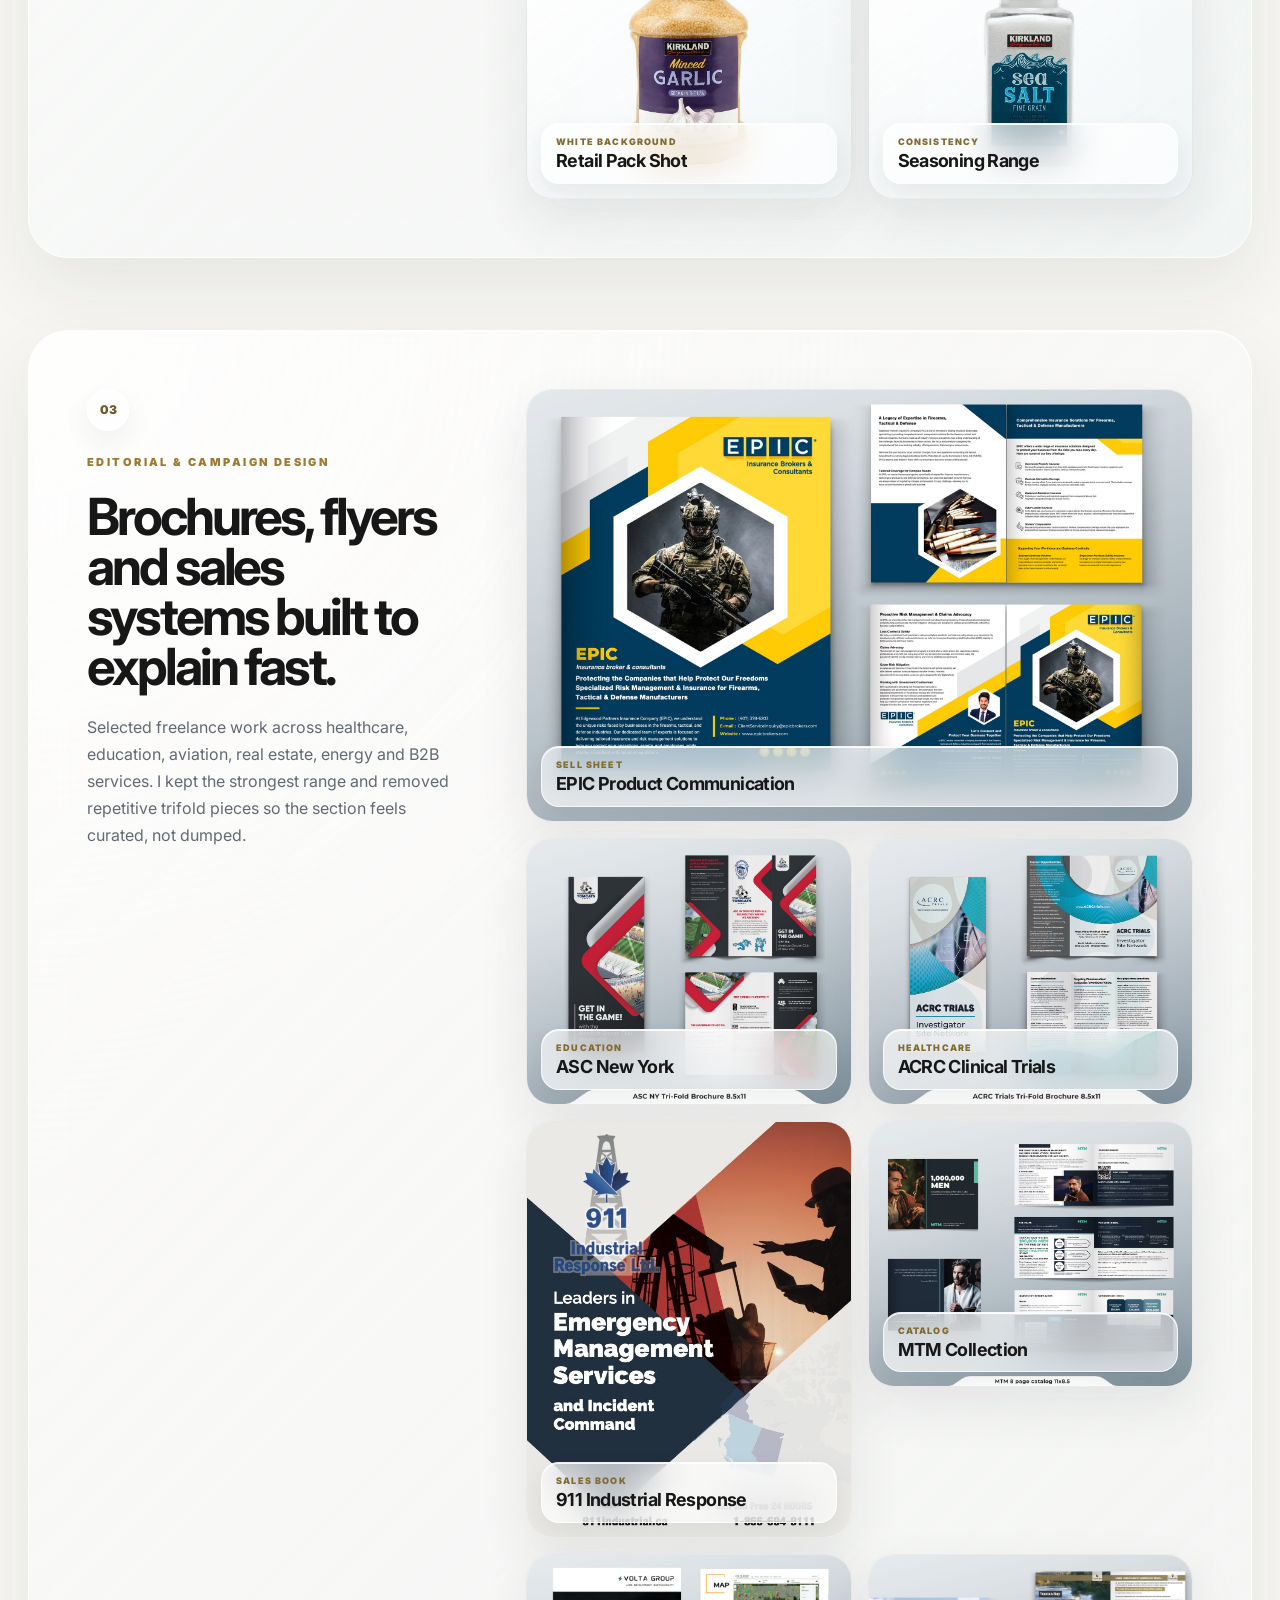
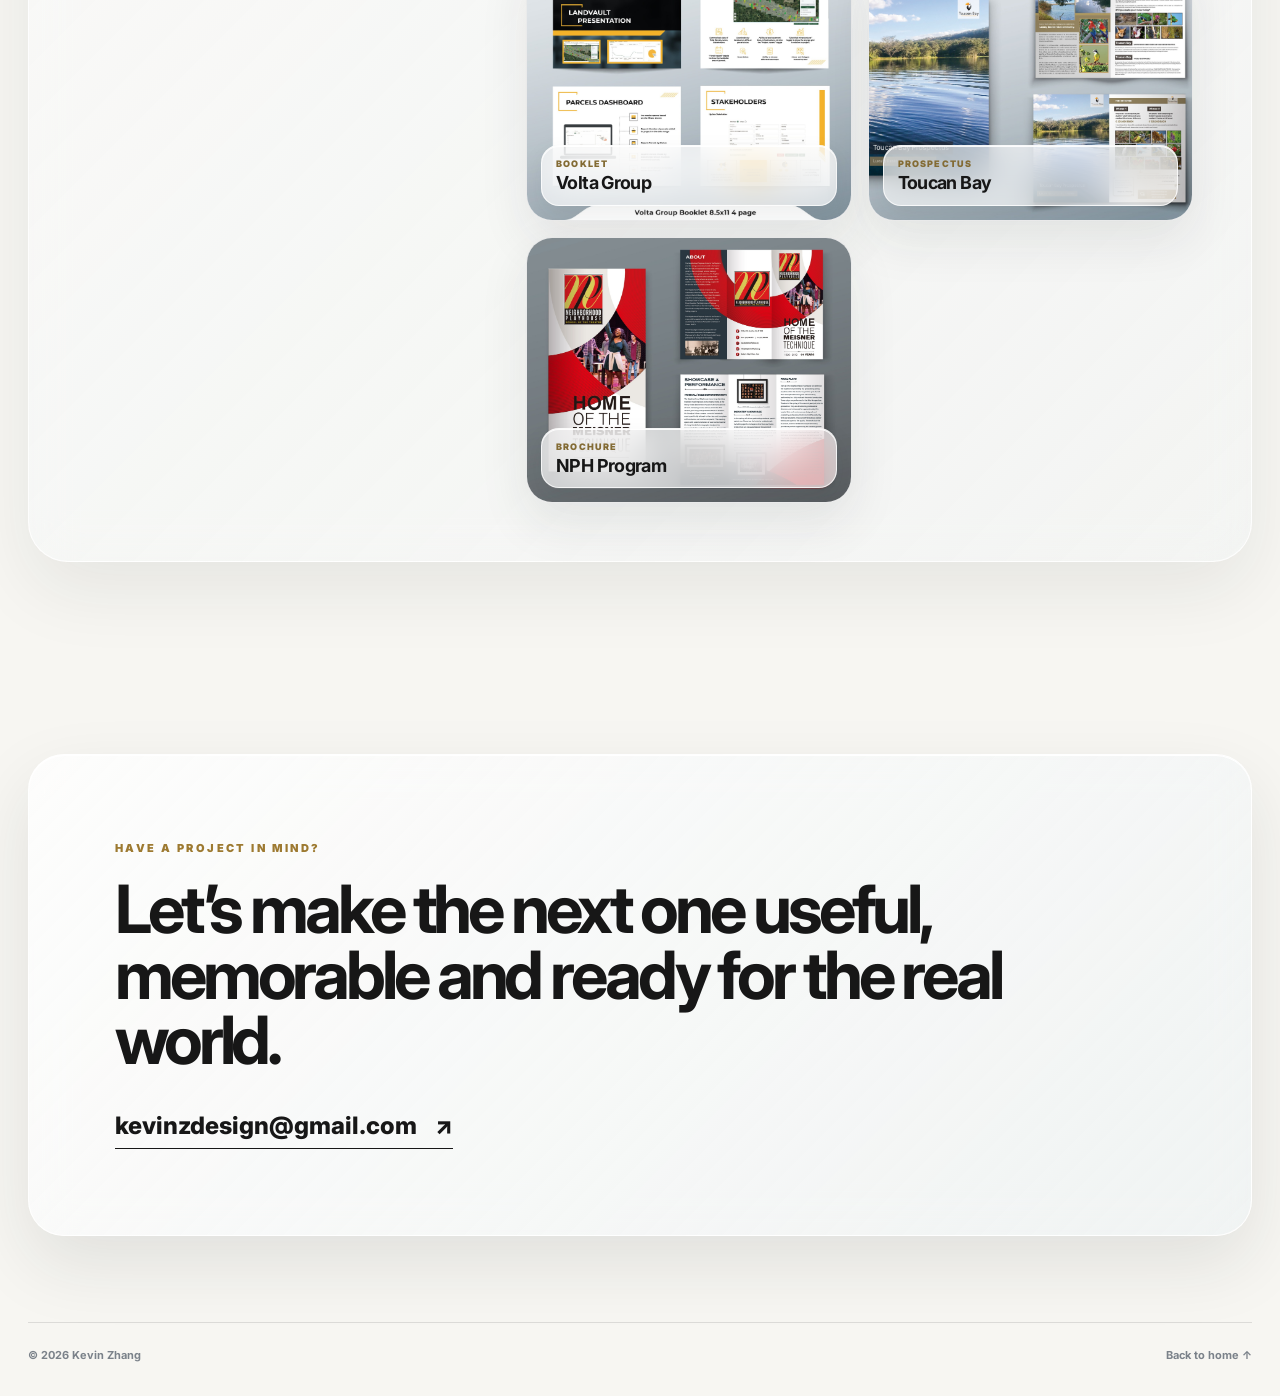
==== commit 334762ab: "Update selected work showcase" ====
--- a/work/index.html
+++ b/work/index.html
@@ -29,111 +29,137 @@
     <section class="work-hero">
       <h1>Built to look clear.<br>Built to work hard.</h1>
       <div class="hero-bottom">
-        <p>A curated portfolio across brand systems, retail packaging, product photography, editorial design and production. Each project is selected for its thinking, execution and real-world usefulness.</p>
+        <p>A tighter portfolio organized around three bodies of work: editorial and sales collateral, private label packaging systems, and retail product photography. Less archive. More signal.</p>
         <dl>
+          <div><dt>03</dt><dd>Focused collections</dd></div>
           <div><dt>15+</dt><dd>Years in design</dd></div>
-          <div><dt>1,000+</dt><dd>Client projects</dd></div>
           <div><dt>Production</dt><dd>Retail & launch-ready work</dd></div>
         </dl>
       </div>
     </section>
 
-    <section id="selected-work" class="portfolio" aria-labelledby="portfolio-heading">
+    <section id="selected-work" class="portfolio collections" aria-labelledby="portfolio-heading">
       <div class="portfolio-bar">
         <div>
           <p class="eyebrow">Portfolio</p>
-          <h2 id="portfolio-heading">Selected projects</h2>
+          <h2 id="portfolio-heading">Three focused collections</h2>
         </div>
-        <div class="filters" aria-label="Filter projects">
-          <button type="button" class="active" data-filter="all" aria-pressed="true">All</button>
-          <button type="button" data-filter="brand" aria-pressed="false">Brand & Packaging</button>
-          <button type="button" data-filter="photo" aria-pressed="false">Photography</button>
-          <button type="button" data-filter="editorial" aria-pressed="false">Editorial</button>
-          <button type="button" data-filter="booklet" aria-pressed="false">Booklets</button>
-          <button type="button" data-filter="identity" aria-pressed="false">Identity</button>
+        <div class="collection-jump" aria-label="Portfolio sections">
+          <a href="#private-label">Private Label</a>
+          <a href="#product-photography">Photography</a>
+          <a href="#editorial-campaign">Editorial</a>
         </div>
       </div>
 
-      <div class="project-grid">
-        <a class="work-card featured" data-category="brand" href="oneness/index.html">
-          <div class="image-wrap"><img src="../assets/images/projects/oneness/oneness-lineup.jpg" alt="Oneness wellness packaging range" /></div>
-          <div class="card-meta"><div><span>Brand Identity · Packaging</span><h3>Oneness Wellness</h3></div><b>Case Study ↗</b></div>
-        </a>
+      <section id="private-label" class="collection-block private-collection">
+        <div class="collection-copy">
+          <span class="collection-number">01</span>
+          <p class="eyebrow">Private Label Packaging Systems</p>
+          <h3>Retail-ready visual systems for labels, packs and customer brands.</h3>
+          <p>This section is about applied packaging: label families, product mockups, flavor systems, merchandising and presentation boards. The strongest pieces show how the design scales beyond a single label.</p>
+        </div>
+        <div class="collection-grid private-grid">
+          <figure class="collection-card hero-card">
+            <img src="../assets/images/selected-work/private-fli-system.jpg" alt="FLI private label packaging and product system" loading="lazy" />
+            <figcaption><span>Packaging System</span><strong>FLI Product Family</strong></figcaption>
+          </figure>
+          <figure class="collection-card">
+            <img src="../assets/images/selected-work/private-quigleys-merch.jpg" alt="Quigley's cannabis brand merchandise system" loading="lazy" />
+            <figcaption><span>Brand Extension</span><strong>Quigley’s Merchandise</strong></figcaption>
+          </figure>
+          <figure class="collection-card">
+            <img src="../assets/images/selected-work/private-quigleys-bottles.jpg" alt="Quigley's fast acting edible bottle packaging" loading="lazy" />
+            <figcaption><span>Label Design</span><strong>Quigley’s Packaging</strong></figcaption>
+          </figure>
+          <figure class="collection-card">
+            <img src="../assets/images/selected-work/private-rock-candy.jpg" alt="Rock Candy cannabis product packaging system" loading="lazy" />
+            <figcaption><span>Retail Kit</span><strong>Rock Candy</strong></figcaption>
+          </figure>
+          <figure class="collection-card">
+            <img src="../assets/images/selected-work/private-fli-labels.jpg" alt="FLI label design family" loading="lazy" />
+            <figcaption><span>Label Family</span><strong>FLI Variants</strong></figcaption>
+          </figure>
+          <figure class="collection-card">
+            <img src="../assets/images/selected-work/private-box.jpg" alt="Private label box packaging mockup" loading="lazy" />
+            <figcaption><span>Package Mockup</span><strong>Private Label Box</strong></figcaption>
+          </figure>
+        </div>
+      </section>
 
-        <a class="work-card portrait" data-category="photo" href="product-photography/index.html">
-          <div class="image-wrap photo-stage"><img src="../assets/images/projects/costco-photography/turmeric.jpg" alt="Kirkland Signature turmeric product photography" /></div>
-          <div class="card-meta"><div><span>Product Photography · E-commerce</span><h3>Costco Retail Photography</h3></div><b>Case Study ↗</b></div>
-        </a>
+      <section id="product-photography" class="collection-block photo-collection">
+        <div class="collection-copy">
+          <span class="collection-number">02</span>
+          <p class="eyebrow">Retail Product Photography & Label Design</p>
+          <h3>Clean e-commerce photography with packaging discipline behind it.</h3>
+          <p>The folder is still being built, so this section uses the Costco product photography set as the first anchor. It shows the part clients actually care about: consistency, color control, clean edges and retail usefulness.</p>
+          <a class="inline-link" href="product-photography/index.html">View photography case study <span>↗</span></a>
+        </div>
+        <div class="collection-grid photo-grid-work">
+          <figure class="collection-card hero-card product-card">
+            <img src="../assets/images/selected-work/photo-turmeric.jpg" alt="Kirkland Signature ground turmeric product photography" loading="lazy" />
+            <figcaption><span>E-commerce</span><strong>Costco Product Photography</strong></figcaption>
+          </figure>
+          <figure class="collection-card product-card">
+            <img src="../assets/images/selected-work/photo-grinders.jpg" alt="Kirkland Signature black pepper grinders product photography" loading="lazy" />
+            <figcaption><span>Texture</span><strong>Pepper Grinders</strong></figcaption>
+          </figure>
+          <figure class="collection-card product-card">
+            <img src="../assets/images/selected-work/photo-cayenne.jpg" alt="Olde Thompson cayenne pepper product photography" loading="lazy" />
+            <figcaption><span>Color Accuracy</span><strong>Cayenne Pepper</strong></figcaption>
+          </figure>
+          <figure class="collection-card product-card">
+            <img src="../assets/images/selected-work/photo-garlic.jpg" alt="Kirkland Signature minced garlic product photography" loading="lazy" />
+            <figcaption><span>White Background</span><strong>Retail Pack Shot</strong></figcaption>
+          </figure>
+          <figure class="collection-card product-card">
+            <img src="../assets/images/selected-work/photo-sea-salt.jpg" alt="Kirkland Signature sea salt product photography" loading="lazy" />
+            <figcaption><span>Consistency</span><strong>Seasoning Range</strong></figcaption>
+          </figure>
+        </div>
+      </section>
+      <section id="editorial-campaign" class="collection-block editorial-collection">
+        <div class="collection-copy">
+          <span class="collection-number">03</span>
+          <p class="eyebrow">Editorial & Campaign Design</p>
+          <h3>Brochures, flyers and sales systems built to explain fast.</h3>
+          <p>Selected freelance work across healthcare, education, aviation, real estate, energy and B2B services. I kept the strongest range and removed repetitive trifold pieces so the section feels curated, not dumped.</p>
+        </div>
+        <div class="collection-grid editorial-grid">
+          <figure class="collection-card hero-card">
+            <img src="../assets/images/selected-work/editorial-epic.jpg" alt="EPIC sales sheet design mockup" />
+            <figcaption><span>Sell Sheet</span><strong>EPIC Product Communication</strong></figcaption>
+          </figure>
+          <figure class="collection-card">
+            <img src="../assets/images/selected-work/editorial-asc-ny.jpg" alt="ASC New York tri-fold brochure design" loading="lazy" />
+            <figcaption><span>Education</span><strong>ASC New York</strong></figcaption>
+          </figure>
+          <figure class="collection-card">
+            <img src="../assets/images/selected-work/editorial-acrc.jpg" alt="ACRC clinical trials brochure design" loading="lazy" />
+            <figcaption><span>Healthcare</span><strong>ACRC Clinical Trials</strong></figcaption>
+          </figure>
+          <figure class="collection-card tall-card">
+            <img src="../assets/images/selected-work/editorial-911.jpg" alt="911 Industrial Response sales book cover" loading="lazy" />
+            <figcaption><span>Sales Book</span><strong>911 Industrial Response</strong></figcaption>
+          </figure>
+          <figure class="collection-card">
+            <img src="../assets/images/selected-work/editorial-mtm.jpg" alt="MTM catalog page system" loading="lazy" />
+            <figcaption><span>Catalog</span><strong>MTM Collection</strong></figcaption>
+          </figure>
+          <figure class="collection-card">
+            <img src="../assets/images/selected-work/editorial-volta.jpg" alt="Volta Group booklet design system" loading="lazy" />
+            <figcaption><span>Booklet</span><strong>Volta Group</strong></figcaption>
+          </figure>
+          <figure class="collection-card">
+            <img src="../assets/images/selected-work/editorial-toucan-bay.jpg" alt="Toucan Bay prospectus design" loading="lazy" />
+            <figcaption><span>Prospectus</span><strong>Toucan Bay</strong></figcaption>
+          </figure>
+          <figure class="collection-card">
+            <img src="../assets/images/selected-work/editorial-nph.jpg" alt="NPH tri-fold brochure design" loading="lazy" />
+            <figcaption><span>Brochure</span><strong>NPH Program</strong></figcaption>
+          </figure>
+        </div>
+      </section>
 
-        <article class="work-card standard complete-card" data-category="editorial">
-          <div class="image-wrap">
-            <img src="../assets/images/work-index/epic-hero.jpg" alt="EPIC defense product sell sheet presentation" loading="lazy" />
-            <div class="detail-peek"><img src="../assets/images/work-index/epic-detail.jpg" alt="EPIC complete page system" loading="lazy" /><span>4 pages</span></div>
-          </div>
-          <div class="card-meta"><div><span>Product Communication · Sell Sheet</span><h3>EPIC</h3></div><b>Complete Project</b></div>
-        </article>
-
-        <article class="work-card standard complete-card" data-category="editorial">
-          <div class="image-wrap">
-            <img src="../assets/images/work-index/acrc-hero.jpg" alt="ACRC clinical research brochure presentation" loading="lazy" />
-            <div class="detail-peek"><img src="../assets/images/work-index/acrc-detail.jpg" alt="ACRC complete brochure pages" loading="lazy" /><span>2-sided</span></div>
-          </div>
-          <div class="card-meta"><div><span>Healthcare · Information Design</span><h3>ACRC Clinical Trials</h3></div><b>Complete Project</b></div>
-        </article>
-
-        <article class="work-card wide complete-card" data-category="editorial">
-          <div class="image-wrap">
-            <img src="../assets/images/work-index/asc-ny-hero.jpg" alt="ASC New York athletics brochure presentation" loading="lazy" />
-            <div class="detail-peek"><img src="../assets/images/work-index/asc-ny-detail.jpg" alt="ASC New York complete brochure pages" loading="lazy" /><span>2-sided</span></div>
-          </div>
-          <div class="card-meta"><div><span>Education · Institutional Design</span><h3>ASC New York</h3></div><b>Complete Project</b></div>
-        </article>
-
-        <article class="work-card compact complete-card" data-category="editorial booklet">
-          <div class="image-wrap">
-            <img src="../assets/images/work-index/direct-yield-hero.jpg" alt="Direct Yield Market bilingual booklet presentation" loading="lazy" />
-            <div class="detail-peek"><img src="../assets/images/work-index/direct-yield-detail.jpg" alt="Direct Yield Market booklet page system" loading="lazy" /><span>12 pages</span></div>
-          </div>
-          <div class="card-meta"><div><span>Bilingual · Business Publishing</span><h3>Direct Yield Market</h3></div><b>Complete Project</b></div>
-        </article>
-
-        <article class="work-card compact complete-card" data-category="editorial booklet">
-          <div class="image-wrap">
-            <img src="../assets/images/work-index/falcon-hero.jpg" alt="Falcon Air Works brochure presentation" loading="lazy" />
-            <div class="detail-peek"><img src="../assets/images/work-index/falcon-detail.jpg" alt="Falcon Air Works complete brochure pages" loading="lazy" /><span>10 pages</span></div>
-          </div>
-          <div class="card-meta"><div><span>Aviation · Sales Brochure</span><h3>Falcon Air Works</h3></div><b>Multi-page Booklet</b></div>
-        </article>
-
-        <article class="work-card wide complete-card" data-category="brand booklet">
-          <div class="image-wrap">
-            <img src="../assets/images/work-index/asc-brand-book-hero.jpg" alt="ASC brand book presentation" loading="lazy" />
-            <div class="detail-peek"><img src="../assets/images/work-index/asc-brand-book-detail.jpg" alt="ASC complete brand book pages" loading="lazy" /><span>11 pages</span></div>
-          </div>
-          <div class="card-meta"><div><span>Brand System · Guidelines</span><h3>ASC Brand Book</h3></div><b>Multi-page Booklet</b></div>
-        </article>
-
-        <article class="work-card standard complete-card" data-category="editorial booklet">
-          <div class="image-wrap">
-            <img src="../assets/images/work-index/911-sales-book-hero.jpg" alt="911 Industrial Response sales book presentation" loading="lazy" />
-            <div class="detail-peek"><img src="../assets/images/work-index/911-sales-book-detail.jpg" alt="911 Industrial Response sales book page system" loading="lazy" /><span>16 pages</span></div>
-          </div>
-          <div class="card-meta"><div><span>Industrial · Sales Book</span><h3>911 Industrial Response</h3></div><b>Multi-page Booklet</b></div>
-        </article>
-
-        <article class="work-card standard complete-card" data-category="editorial booklet">
-          <div class="image-wrap">
-            <img src="../assets/images/work-index/power-purpose-hero.jpg" alt="The Power of Purpose editorial booklet presentation" loading="lazy" />
-            <div class="detail-peek"><img src="../assets/images/work-index/power-purpose-detail.jpg" alt="The Power of Purpose complete booklet pages" loading="lazy" /><span>6 pages</span></div>
-          </div>
-          <div class="card-meta"><div><span>Thought Leadership · Editorial</span><h3>The Power of Purpose</h3></div><b>Multi-page Booklet</b></div>
-        </article>
-
-        <article class="work-card full identity-card" data-category="identity">
-          <div class="image-wrap"><img src="../assets/images/work-index/identity-collection.jpg" alt="Selected corporate and consumer brand identities" loading="lazy" /></div>
-          <div class="card-meta"><div><span>Identity · Logo Systems</span><h3>Identity Collection</h3></div><b>Selected Collection</b></div>
-        </article>
-      </div>
     </section>
 
     <section class="work-cta">
--- a/assets/css/work-index.css
+++ b/assets/css/work-index.css
@@ -157,6 +157,179 @@
 .filters button:hover,
 .filters button.active { background: #fff; color: #191919; box-shadow: 0 7px 20px rgba(31,36,43,.08); }
 
+.collection-jump {
+  display: flex;
+  flex-wrap: wrap;
+  justify-content: flex-end;
+  gap: 7px;
+  max-width: 560px;
+  padding: 7px;
+  border: 1px solid rgba(255,255,255,.72);
+  border-radius: 999px;
+  background: rgba(255,255,255,.28);
+  box-shadow: inset 0 1px 0 rgba(255,255,255,.72), 0 12px 34px rgba(31,36,43,.055);
+  -webkit-backdrop-filter: blur(24px) saturate(1.35);
+  backdrop-filter: blur(24px) saturate(1.35);
+}
+.collection-jump a {
+  padding: 10px 15px;
+  border-radius: 999px;
+  color: #4f5964;
+  font-size: 11px;
+  font-weight: 850;
+  letter-spacing: .01em;
+}
+.collection-jump a:hover {
+  background: rgba(255,255,255,.64);
+  color: #171717;
+}
+
+.collections {
+  padding-top: 90px;
+}
+.collection-block {
+  scroll-margin-top: 105px;
+  display: grid;
+  grid-template-columns: .36fr .64fr;
+  gap: clamp(28px, 5vw, 64px);
+  align-items: start;
+  margin-bottom: 72px;
+  padding: clamp(28px, 4.8vw, 58px);
+  border: 1px solid rgba(255,255,255,.78);
+  border-radius: 40px;
+  background:
+    radial-gradient(circle at 0% 0%, rgba(255,255,255,.7), transparent 38%),
+    linear-gradient(135deg, rgba(255,255,255,.56), rgba(236,242,245,.34));
+  box-shadow: inset 0 1px 0 rgba(255,255,255,.9), 0 28px 72px rgba(31,36,43,.08);
+  -webkit-backdrop-filter: blur(24px) saturate(1.12);
+  backdrop-filter: blur(24px) saturate(1.12);
+}
+.private-collection {
+  background:
+    radial-gradient(circle at 20% 4%, rgba(255,236,218,.74), transparent 35%),
+    linear-gradient(135deg, rgba(255,255,255,.58), rgba(245,238,230,.42));
+}
+.photo-collection {
+  background:
+    radial-gradient(circle at 82% 10%, rgba(214,231,241,.76), transparent 36%),
+    linear-gradient(135deg, rgba(255,255,255,.58), rgba(235,244,247,.42));
+}
+.collection-copy {
+  position: sticky;
+  top: 124px;
+}
+.collection-number {
+  display: inline-grid;
+  place-items: center;
+  width: 42px;
+  height: 42px;
+  margin-bottom: 24px;
+  border: 1px solid rgba(255,255,255,.82);
+  border-radius: 50%;
+  background: rgba(255,255,255,.38);
+  color: #6f5b2c;
+  font-size: 12px;
+  font-weight: 900;
+  box-shadow: inset 0 1px 0 rgba(255,255,255,.9), 0 12px 28px rgba(31,36,43,.07);
+}
+.collection-copy h3 {
+  margin: 0 0 22px;
+  max-width: 450px;
+  font-size: clamp(34px, 4vw, 58px);
+  line-height: .98;
+  letter-spacing: -.06em;
+}
+.collection-copy > p:not(.eyebrow) {
+  max-width: 440px;
+  margin: 0;
+  color: var(--muted);
+  font-size: 16px;
+  line-height: 1.7;
+}
+.inline-link {
+  display: inline-flex;
+  gap: 10px;
+  align-items: center;
+  margin-top: 28px;
+  padding-bottom: 7px;
+  border-bottom: 1px solid currentColor;
+  font-size: 13px;
+  font-weight: 900;
+  letter-spacing: .02em;
+}
+.collection-grid {
+  display: grid;
+  grid-template-columns: repeat(6, 1fr);
+  gap: 16px;
+}
+.collection-card {
+  position: relative;
+  grid-column: span 3;
+  min-height: 0;
+  aspect-ratio: 1.22;
+  margin: 0;
+  overflow: hidden;
+  border: 1px solid rgba(20,24,28,.08);
+  border-radius: 26px;
+  background: rgba(255,255,255,.66);
+  box-shadow: 0 20px 50px rgba(31,36,43,.09);
+}
+.collection-card.hero-card {
+  grid-column: 1 / -1;
+  aspect-ratio: 1.54;
+}
+.collection-card.tall-card {
+  aspect-ratio: .78;
+}
+.collection-card img {
+  width: 100%;
+  height: 100%;
+  object-fit: cover;
+  transition: transform .65s cubic-bezier(.2,.7,.2,1);
+}
+.collection-card:hover img {
+  transform: scale(1.025);
+}
+.collection-card figcaption {
+  position: absolute;
+  left: 14px;
+  right: 14px;
+  bottom: 14px;
+  padding: 12px 14px;
+  border: 1px solid rgba(255,255,255,.76);
+  border-radius: 18px;
+  background: rgba(255,255,255,.66);
+  box-shadow: inset 0 1px 0 rgba(255,255,255,.9), 0 10px 25px rgba(31,36,43,.08);
+  -webkit-backdrop-filter: blur(18px) saturate(1.15);
+  backdrop-filter: blur(18px) saturate(1.15);
+}
+.collection-card figcaption span {
+  display: block;
+  margin-bottom: 5px;
+  color: #836b34;
+  font-size: 9px;
+  font-weight: 900;
+  letter-spacing: .13em;
+  text-transform: uppercase;
+}
+.collection-card figcaption strong {
+  display: block;
+  font-size: clamp(14px, 1.4vw, 18px);
+  line-height: 1.05;
+  letter-spacing: -.035em;
+}
+.private-grid .collection-card img {
+  object-fit: cover;
+}
+.photo-grid-work .product-card {
+  background: linear-gradient(145deg, rgba(255,255,255,.92), rgba(238,243,245,.62));
+}
+.photo-grid-work .product-card img {
+  object-fit: contain;
+  padding: 8%;
+  mix-blend-mode: multiply;
+}
+
 .project-grid { display: grid; grid-template-columns: repeat(12, 1fr); gap: 48px 20px; align-items: start; }
 .work-card { grid-column: span 6; min-width: 0; }
 .work-card.featured { grid-column: span 7; }
@@ -243,6 +416,21 @@
   .hero-bottom { grid-template-columns: 1fr; gap: 44px; }
   .portfolio-bar { align-items: start; flex-direction: column; }
   .filters { justify-content: flex-start; border-radius: 22px; }
+  .collection-jump { justify-content: flex-start; border-radius: 22px; }
+  .collection-block {
+    grid-template-columns: 1fr;
+    gap: 34px;
+    border-radius: 32px;
+  }
+  .collection-copy {
+    position: static;
+  }
+  .collection-copy h3 {
+    max-width: 720px;
+  }
+  .collection-copy > p:not(.eyebrow) {
+    max-width: 720px;
+  }
   .work-card,
   .work-card.featured,
   .work-card.portrait,
@@ -268,6 +456,48 @@
   .portfolio { padding: 72px 0 88px; }
   .filters { width: 100%; padding: 6px; }
   .filters button { flex: 1 1 auto; padding: 9px 10px; }
+  .collection-jump {
+    width: 100%;
+    padding: 6px;
+  }
+  .collection-jump a {
+    flex: 1 1 auto;
+    padding: 9px 10px;
+    text-align: center;
+  }
+  .collection-block {
+    margin-bottom: 46px;
+    padding: 22px;
+    border-radius: 28px;
+  }
+  .collection-number {
+    width: 36px;
+    height: 36px;
+    margin-bottom: 18px;
+  }
+  .collection-copy h3 {
+    font-size: clamp(34px, 10vw, 48px);
+  }
+  .collection-copy > p:not(.eyebrow) {
+    font-size: 15px;
+  }
+  .collection-grid {
+    grid-template-columns: 1fr;
+    gap: 14px;
+  }
+  .collection-card,
+  .collection-card.hero-card,
+  .collection-card.tall-card {
+    grid-column: 1 / -1;
+    aspect-ratio: 1.08;
+    border-radius: 20px;
+  }
+  .collection-card figcaption {
+    left: 10px;
+    right: 10px;
+    bottom: 10px;
+    border-radius: 15px;
+  }
   .project-grid { gap: 40px; }
   .work-card,
   .work-card.featured,
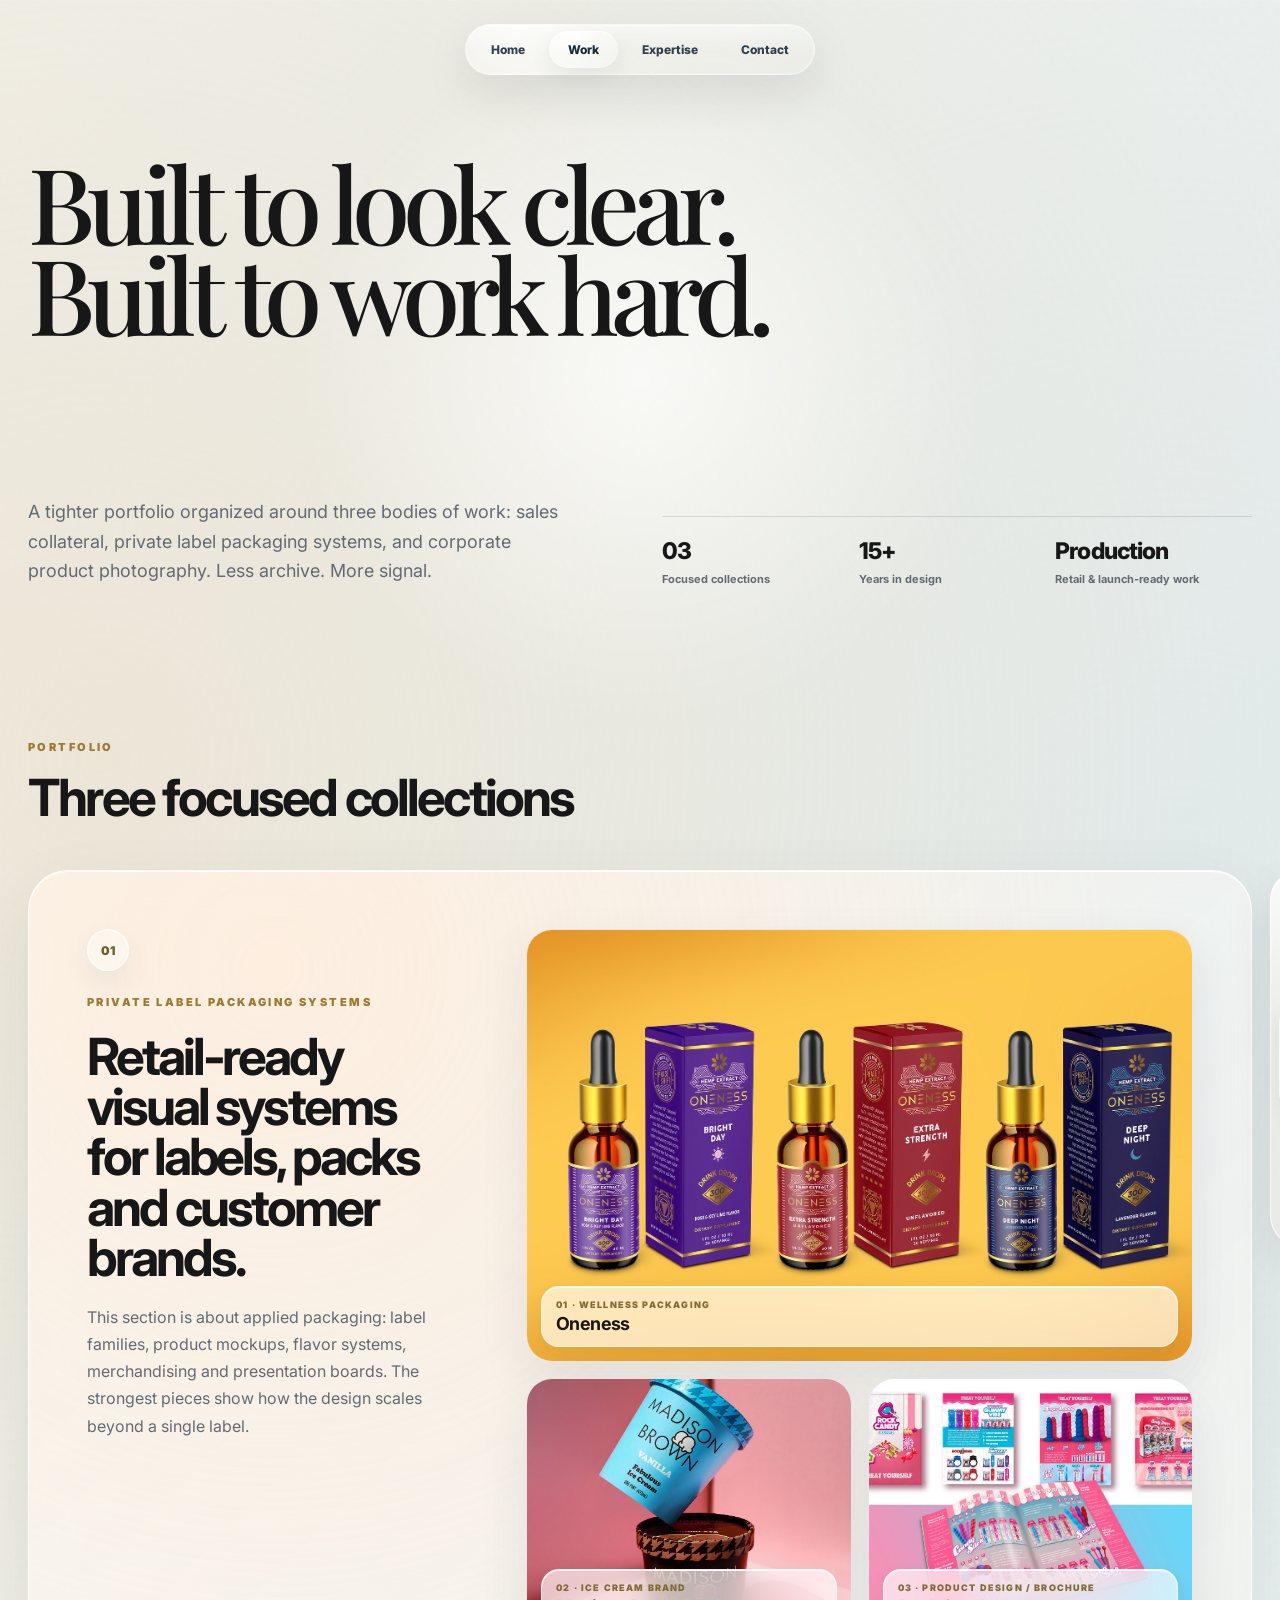
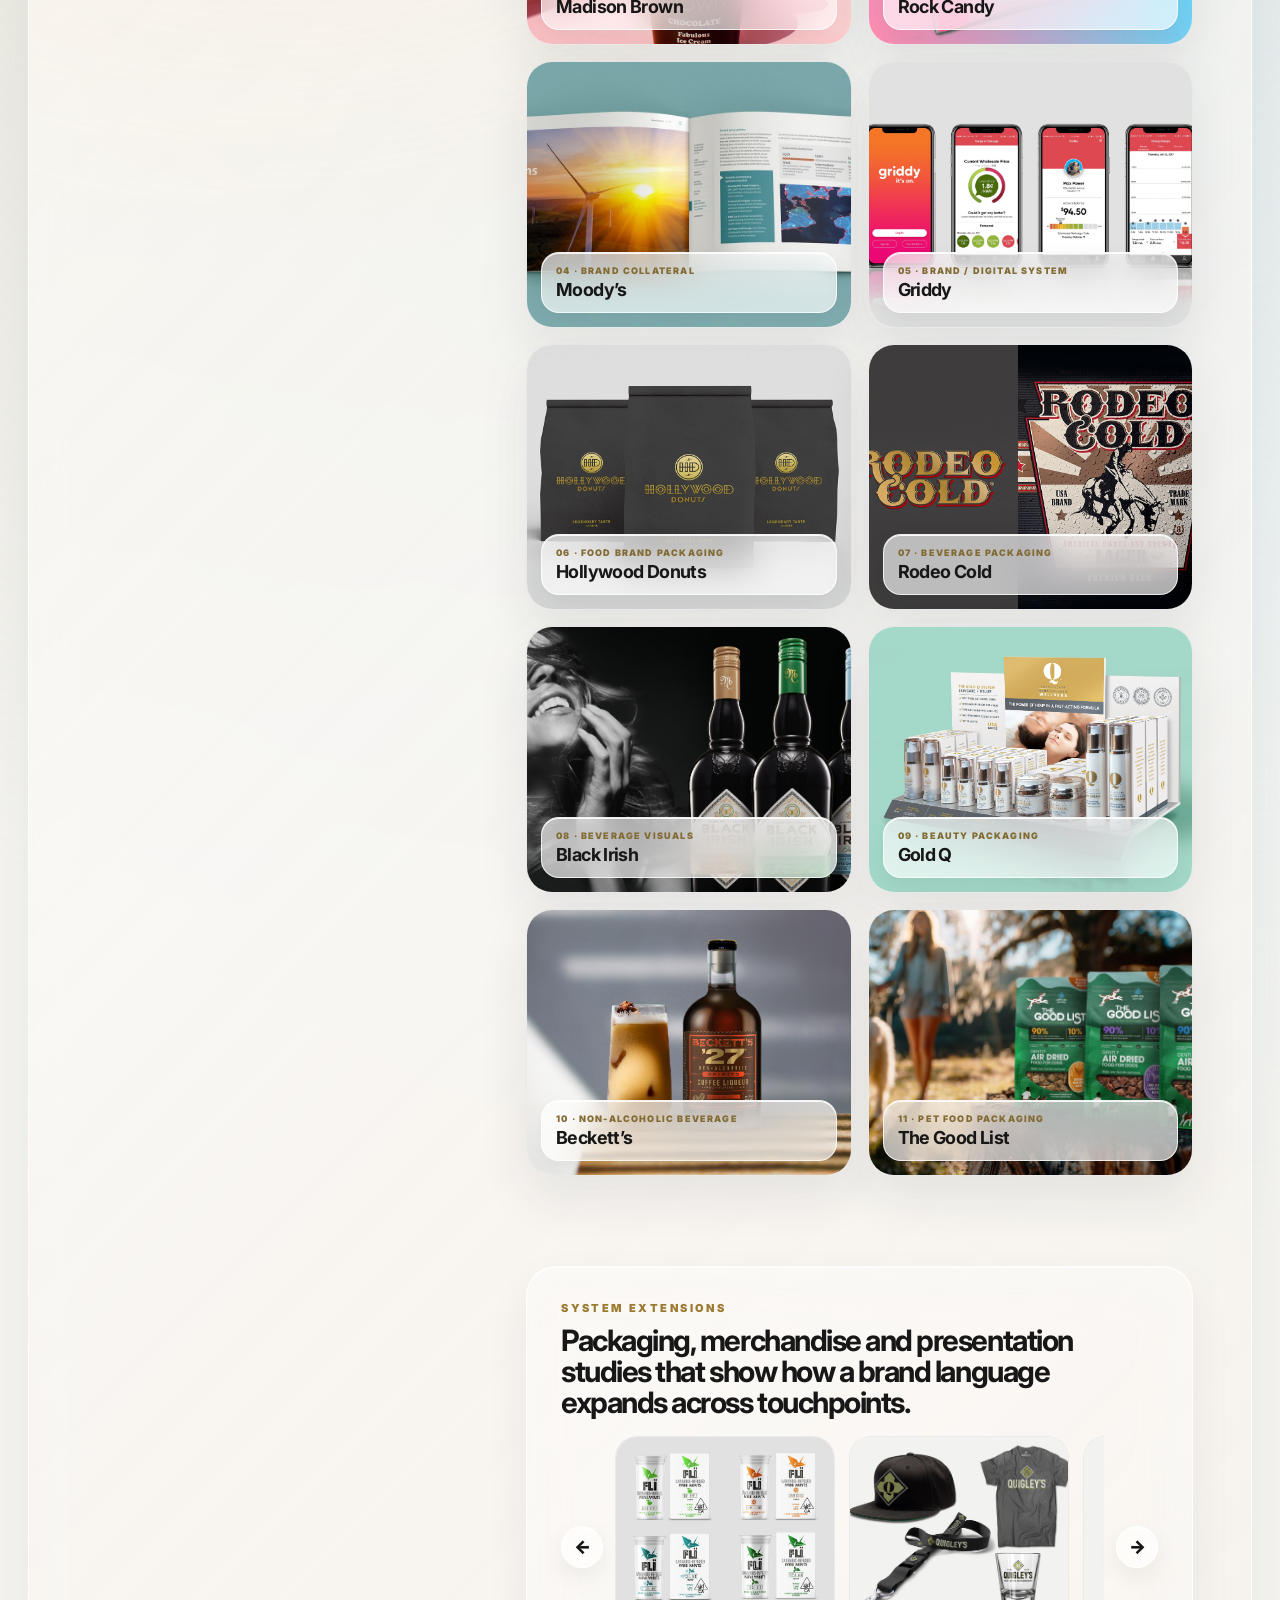
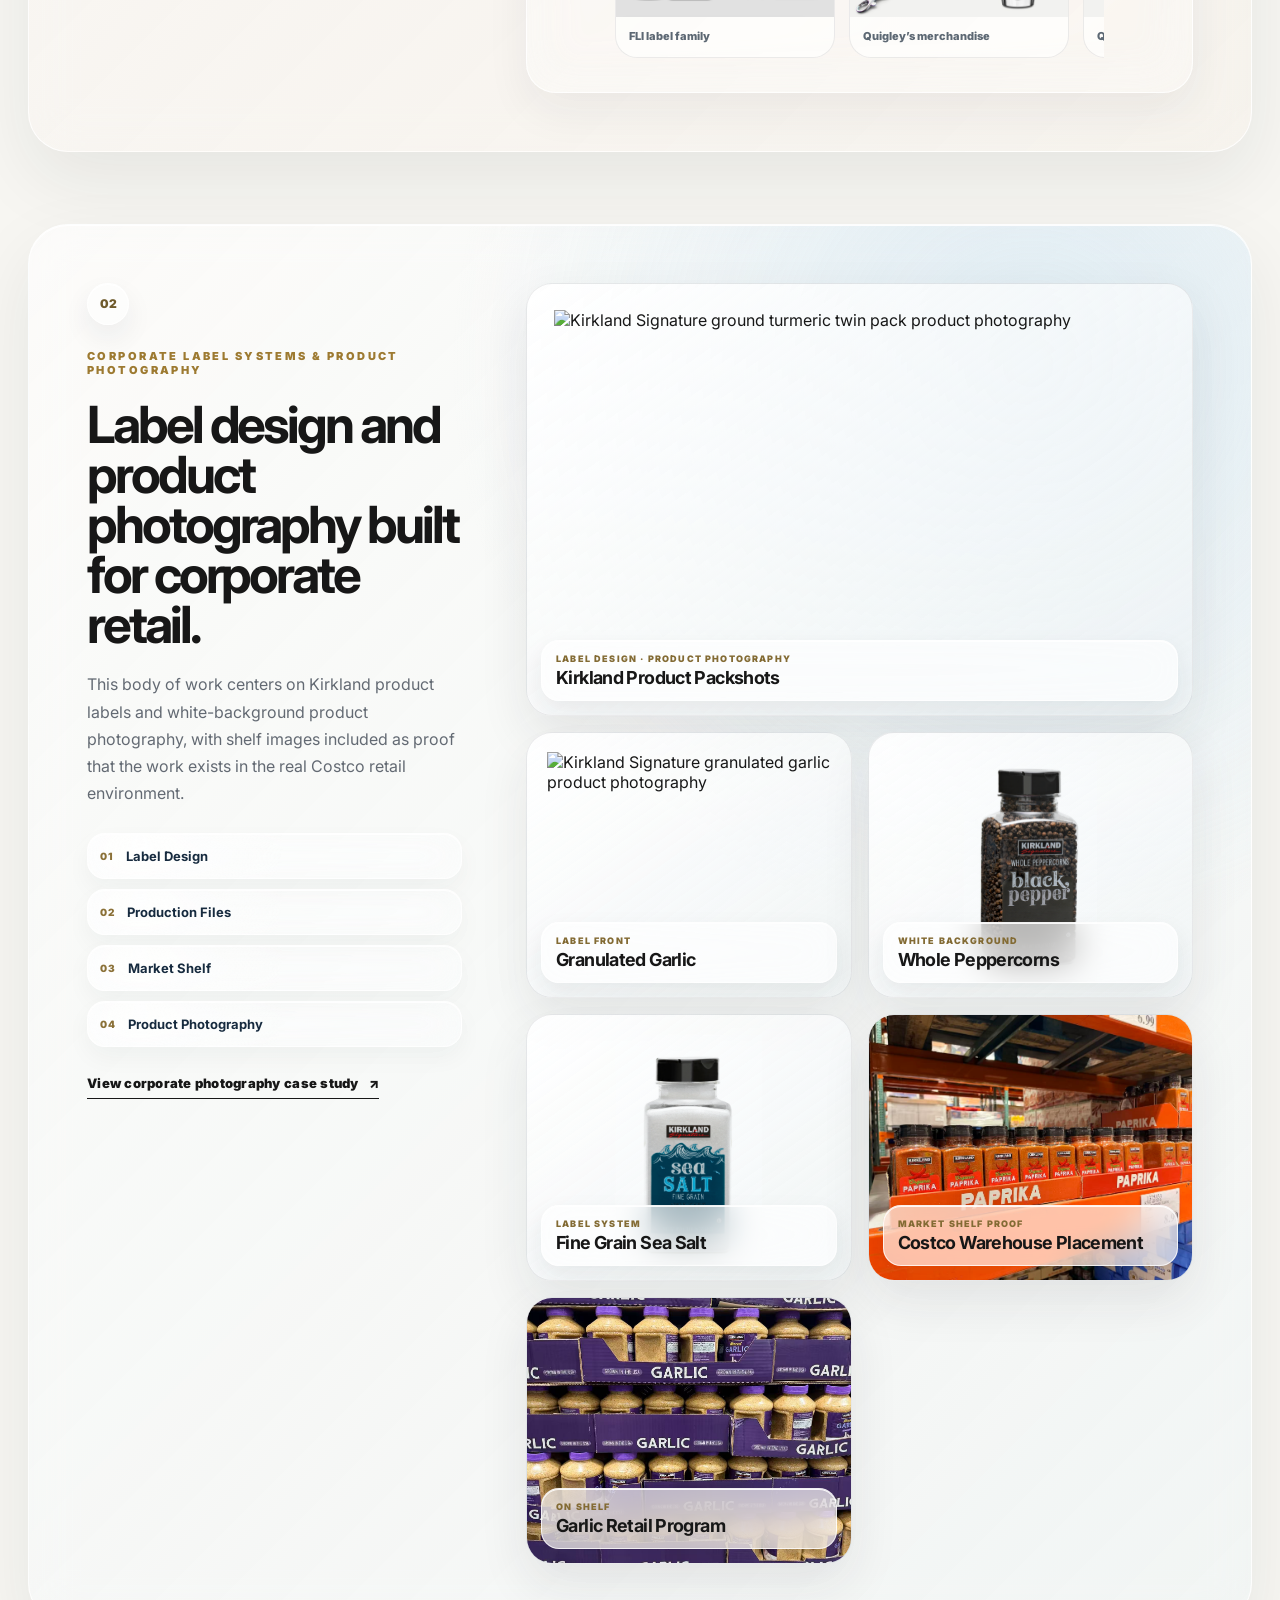
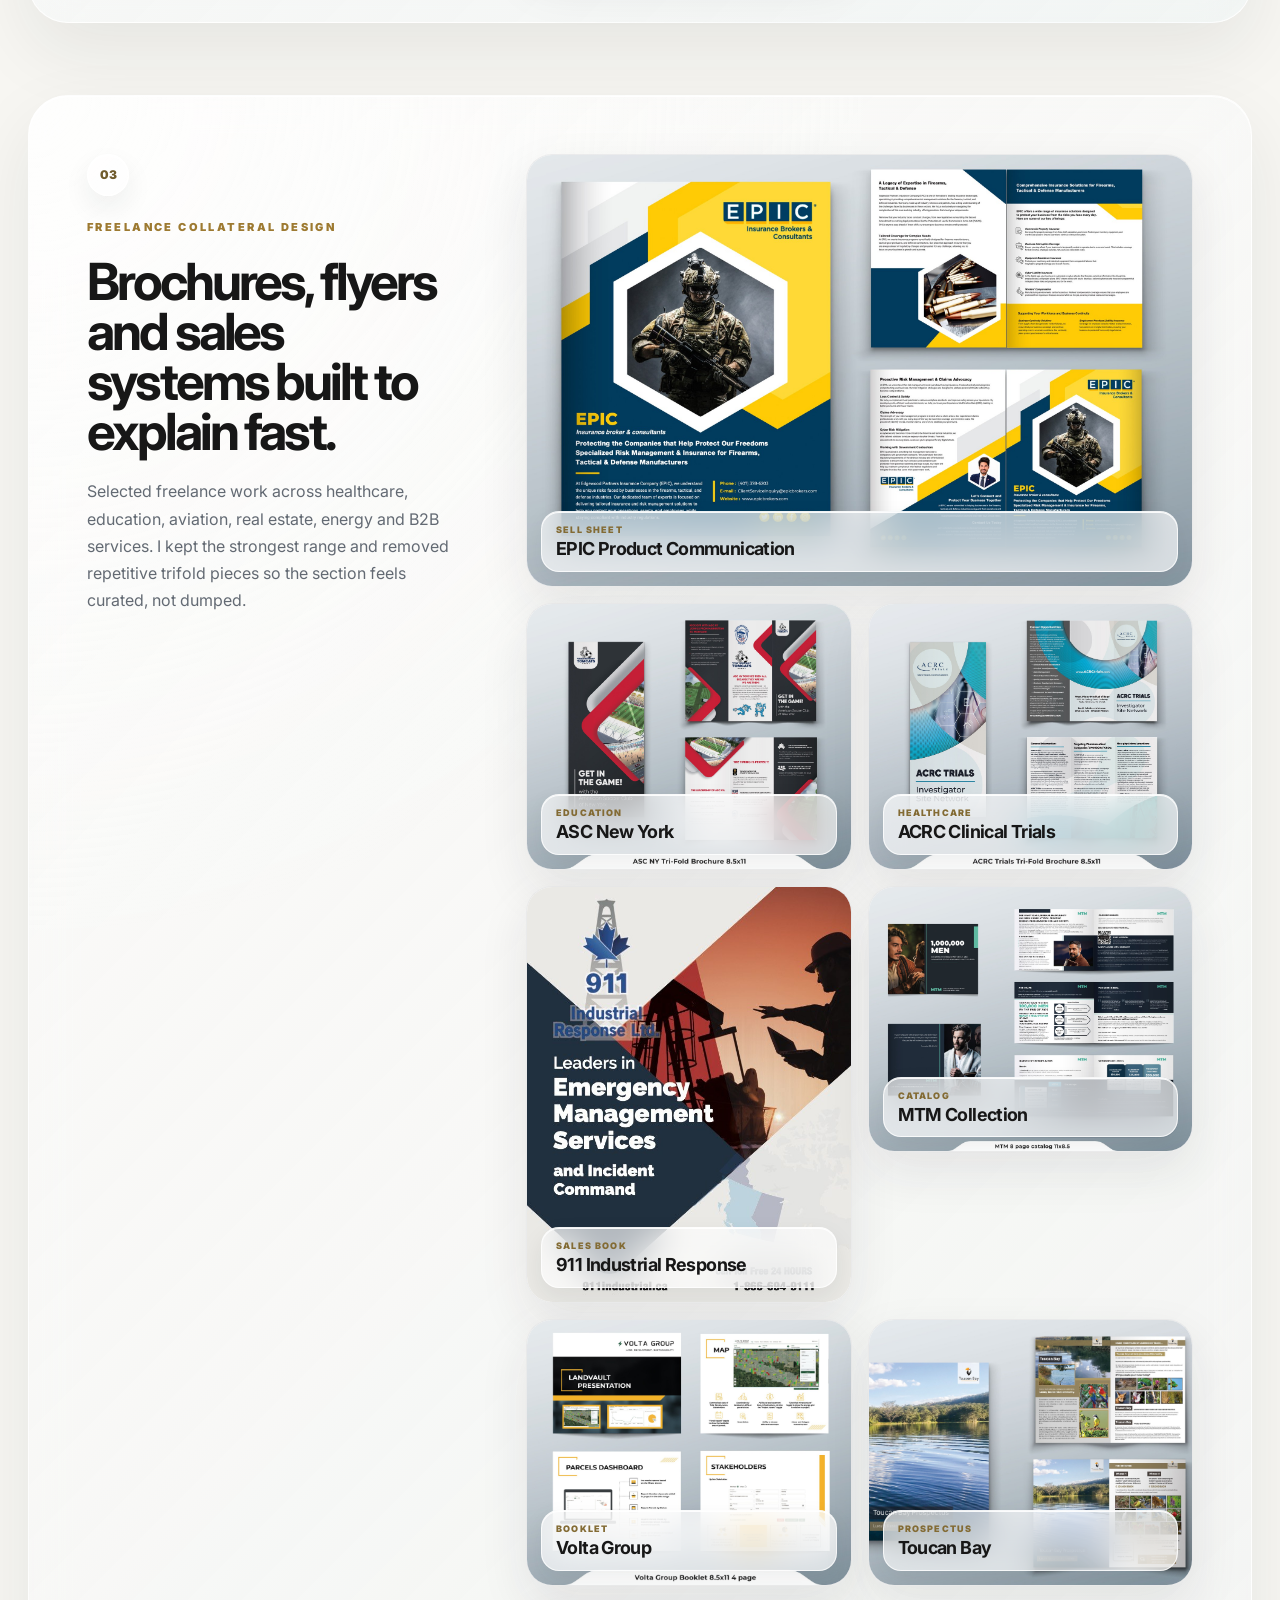
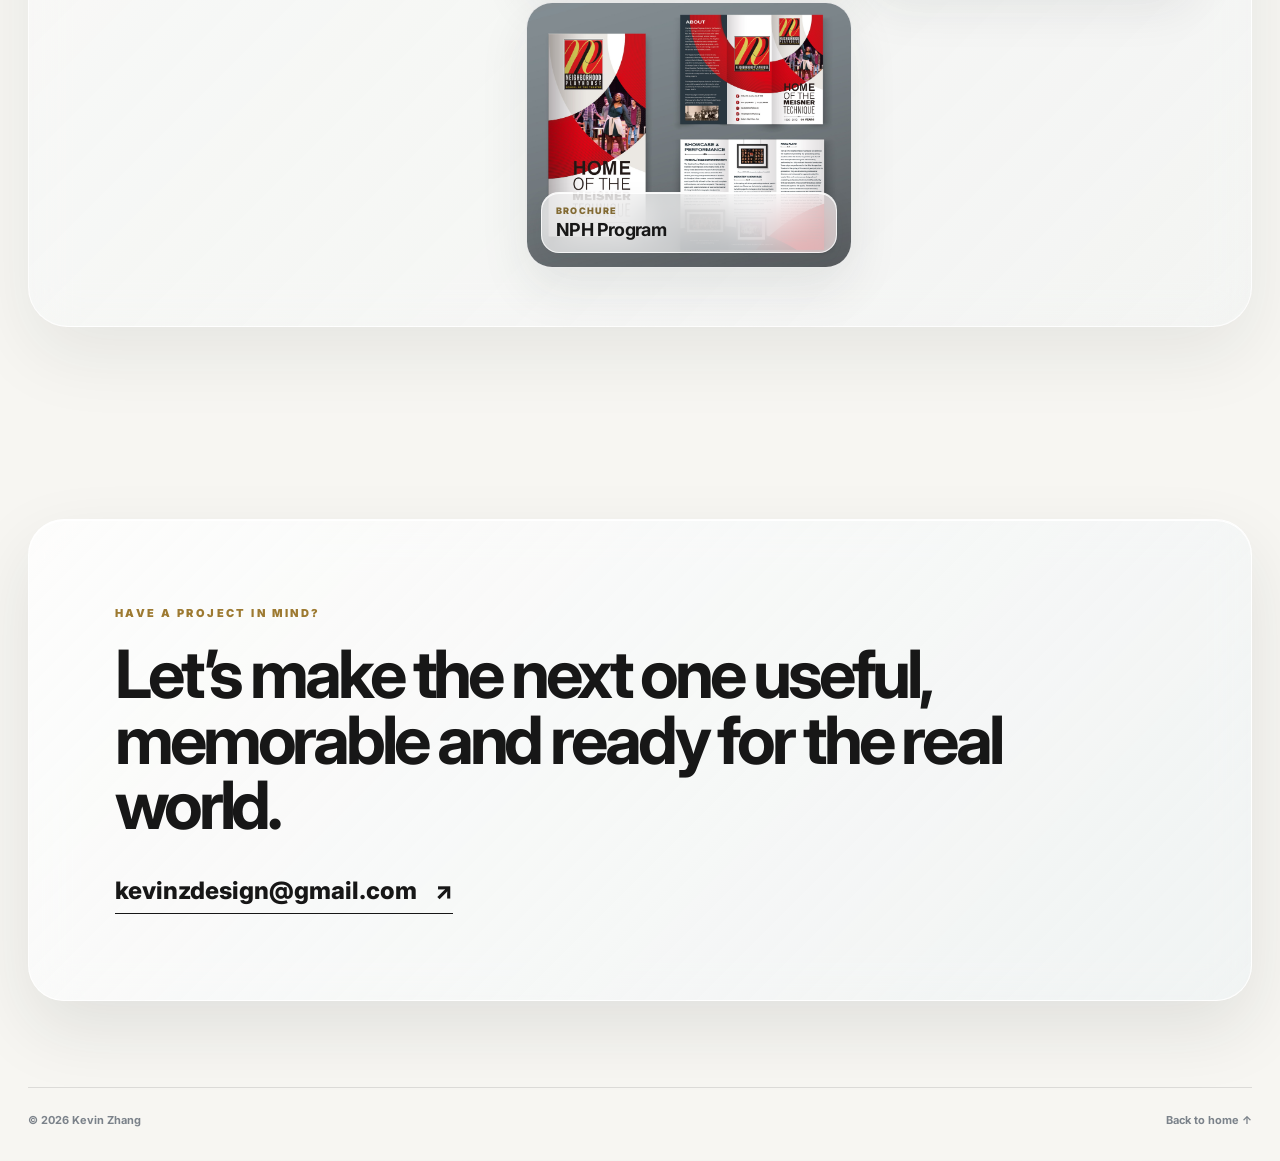
==== commit 67d61b3e: "Add private label portfolio pages" ====
--- a/work/index.html
+++ b/work/index.html
@@ -29,7 +29,7 @@
     <section class="work-hero">
       <h1>Built to look clear.<br>Built to work hard.</h1>
       <div class="hero-bottom">
-        <p>A tighter portfolio organized around three bodies of work: editorial and sales collateral, private label packaging systems, and retail product photography. Less archive. More signal.</p>
+        <p>A tighter portfolio organized around three bodies of work: sales collateral, private label packaging systems, and corporate product photography. Less archive. More signal.</p>
         <dl>
           <div><dt>03</dt><dd>Focused collections</dd></div>
           <div><dt>15+</dt><dd>Years in design</dd></div>
@@ -44,11 +44,13 @@
           <p class="eyebrow">Portfolio</p>
           <h2 id="portfolio-heading">Three focused collections</h2>
         </div>
-        <div class="collection-jump" aria-label="Portfolio sections">
-          <a href="#private-label">Private Label</a>
-          <a href="#product-photography">Photography</a>
-          <a href="#editorial-campaign">Editorial</a>
-        </div>
+      </div>
+      <div class="portfolio-side-nav">
+        <nav class="collection-jump" aria-label="Portfolio sections">
+          <a href="#private-label" data-section-link="private-label">Private Label</a>
+          <a href="#product-photography" data-section-link="product-photography">Photography</a>
+          <a href="#editorial-campaign" data-section-link="editorial-campaign">Collateral</a>
+        </nav>
       </div>
 
       <section id="private-label" class="collection-block private-collection">
@@ -58,69 +60,120 @@
           <h3>Retail-ready visual systems for labels, packs and customer brands.</h3>
           <p>This section is about applied packaging: label families, product mockups, flavor systems, merchandising and presentation boards. The strongest pieces show how the design scales beyond a single label.</p>
         </div>
-        <div class="collection-grid private-grid">
-          <figure class="collection-card hero-card">
-            <img src="../assets/images/selected-work/private-fli-system.jpg" alt="FLI private label packaging and product system" loading="lazy" />
-            <figcaption><span>Packaging System</span><strong>FLI Product Family</strong></figcaption>
-          </figure>
-          <figure class="collection-card">
-            <img src="../assets/images/selected-work/private-quigleys-merch.jpg" alt="Quigley's cannabis brand merchandise system" loading="lazy" />
-            <figcaption><span>Brand Extension</span><strong>Quigley’s Merchandise</strong></figcaption>
-          </figure>
-          <figure class="collection-card">
-            <img src="../assets/images/selected-work/private-quigleys-bottles.jpg" alt="Quigley's fast acting edible bottle packaging" loading="lazy" />
-            <figcaption><span>Label Design</span><strong>Quigley’s Packaging</strong></figcaption>
-          </figure>
-          <figure class="collection-card">
-            <img src="../assets/images/selected-work/private-rock-candy.jpg" alt="Rock Candy cannabis product packaging system" loading="lazy" />
-            <figcaption><span>Retail Kit</span><strong>Rock Candy</strong></figcaption>
-          </figure>
-          <figure class="collection-card">
-            <img src="../assets/images/selected-work/private-fli-labels.jpg" alt="FLI label design family" loading="lazy" />
-            <figcaption><span>Label Family</span><strong>FLI Variants</strong></figcaption>
-          </figure>
-          <figure class="collection-card">
-            <img src="../assets/images/selected-work/private-box.jpg" alt="Private label box packaging mockup" loading="lazy" />
-            <figcaption><span>Package Mockup</span><strong>Private Label Box</strong></figcaption>
-          </figure>
+        <div class="collection-grid private-grid private-case-grid">
+          <a class="collection-card hero-card project-link" href="private-label/oneness/index.html">
+            <img src="../assets/images/private-label/oneness/04.jpg" alt="Oneness wellness packaging system" loading="lazy" />
+            <div class="card-caption"><span>01 · Wellness Packaging</span><strong>Oneness</strong></div>
+          </a>
+          <a class="collection-card project-link" href="private-label/madison-brown/index.html">
+            <img src="../assets/images/private-label/madison-brown/08.jpg" alt="Madison Brown ice cream packaging system" loading="lazy" />
+            <div class="card-caption"><span>02 · Ice Cream Brand</span><strong>Madison Brown</strong></div>
+          </a>
+          <a class="collection-card project-link" href="private-label/rock-candy/index.html">
+            <img src="../assets/images/selected-work/private-rock-candy.jpg" alt="Rock Candy product packaging and brochure system" loading="lazy" />
+            <div class="card-caption"><span>03 · Product Design / Brochure</span><strong>Rock Candy</strong></div>
+          </a>
+          <a class="collection-card project-link" href="private-label/moodys/index.html">
+            <img src="../assets/images/private-label/moodys/01.jpg" alt="Moody's editorial brand collateral" loading="lazy" />
+            <div class="card-caption"><span>04 · Brand Collateral</span><strong>Moody’s</strong></div>
+          </a>
+          <a class="collection-card project-link" href="private-label/griddy/index.html">
+            <img src="../assets/images/private-label/griddy/02.jpg" alt="Griddy digital brand system" loading="lazy" />
+            <div class="card-caption"><span>05 · Brand / Digital System</span><strong>Griddy</strong></div>
+          </a>
+          <a class="collection-card project-link" href="private-label/hollywood-donuts/index.html">
+            <img src="../assets/images/private-label/hollywood-donuts/07.jpg" alt="Hollywood Donuts packaging system" loading="lazy" />
+            <div class="card-caption"><span>06 · Food Brand Packaging</span><strong>Hollywood Donuts</strong></div>
+          </a>
+          <a class="collection-card project-link" href="private-label/rodeo-cold/index.html">
+            <img src="../assets/images/private-label/rodeo/05.jpg" alt="Rodeo Cold beverage packaging" loading="lazy" />
+            <div class="card-caption"><span>07 · Beverage Packaging</span><strong>Rodeo Cold</strong></div>
+          </a>
+          <a class="collection-card project-link" href="private-label/black-irish/index.html">
+            <img src="../assets/images/private-label/blackirish/13.jpg" alt="Black Irish beverage label system" loading="lazy" />
+            <div class="card-caption"><span>08 · Beverage Visuals</span><strong>Black Irish</strong></div>
+          </a>
+          <a class="collection-card project-link" href="private-label/gold-q/index.html">
+            <img src="../assets/images/private-label/gold-q/14.jpg" alt="Gold Q premium packaging and display" loading="lazy" />
+            <div class="card-caption"><span>09 · Beauty Packaging</span><strong>Gold Q</strong></div>
+          </a>
+          <a class="collection-card project-link" href="private-label/becketts/index.html">
+            <img src="../assets/images/private-label/becketts/08.jpg" alt="Beckett's non-alcoholic beverage packaging" loading="lazy" />
+            <div class="card-caption"><span>10 · Non-Alcoholic Beverage</span><strong>Beckett’s</strong></div>
+          </a>
+          <a class="collection-card project-link" href="private-label/the-good-list/index.html">
+            <img src="../assets/images/private-label/good-list/03.jpg" alt="The Good List pet food packaging" loading="lazy" />
+            <div class="card-caption"><span>11 · Pet Food Packaging</span><strong>The Good List</strong></div>
+          </a>
+        </div>
+
+        <div class="mini-showcase" data-slideshow>
+          <div class="mini-showcase-copy">
+            <p class="eyebrow">System Extensions</p>
+            <h4>Packaging, merchandise and presentation studies that show how a brand language expands across touchpoints.</h4>
+          </div>
+          <div class="mini-showcase-stage">
+            <button class="slide-arrow" type="button" data-slide="prev" aria-label="Previous private label project">←</button>
+            <div class="slide-window">
+              <div class="slide-track">
+                <figure><img src="../assets/images/selected-work/private-fli-labels.jpg" alt="FLI label family" loading="lazy" /><figcaption>FLI label family</figcaption></figure>
+                <figure><img src="../assets/images/selected-work/private-quigleys-merch.jpg" alt="Quigley's merchandise" loading="lazy" /><figcaption>Quigley’s merchandise</figcaption></figure>
+                <figure><img src="../assets/images/selected-work/private-quigleys-bottles.jpg" alt="Quigley's product labels" loading="lazy" /><figcaption>Quigley’s labels</figcaption></figure>
+                <figure><img src="../assets/images/selected-work/private-box.jpg" alt="Private label package box" loading="lazy" /><figcaption>Private label box</figcaption></figure>
+                <figure><img src="../assets/images/selected-work/private-beverage.jpg" alt="Private label beverage packaging" loading="lazy" /><figcaption>Beverage packaging</figcaption></figure>
+                <figure><img src="../assets/images/selected-work/private-flavors.jpg" alt="Private label flavor system" loading="lazy" /><figcaption>Flavor variants</figcaption></figure>
+              </div>
+            </div>
+            <button class="slide-arrow" type="button" data-slide="next" aria-label="Next private label project">→</button>
+          </div>
         </div>
       </section>
 
       <section id="product-photography" class="collection-block photo-collection">
         <div class="collection-copy">
           <span class="collection-number">02</span>
-          <p class="eyebrow">Retail Product Photography & Label Design</p>
-          <h3>Clean e-commerce photography with packaging discipline behind it.</h3>
-          <p>The folder is still being built, so this section uses the Costco product photography set as the first anchor. It shows the part clients actually care about: consistency, color control, clean edges and retail usefulness.</p>
-          <a class="inline-link" href="product-photography/index.html">View photography case study <span>↗</span></a>
+          <p class="eyebrow">Corporate Label Systems & Product Photography</p>
+          <h3>Label design and product photography built for corporate retail.</h3>
+          <p>This body of work centers on Kirkland product labels and white-background product photography, with shelf images included as proof that the work exists in the real Costco retail environment.</p>
+          <ul class="corporate-flow" aria-label="Corporate production workflow">
+            <li><span>01</span><strong>Label Design</strong></li>
+            <li><span>02</span><strong>Production Files</strong></li>
+            <li><span>03</span><strong>Market Shelf</strong></li>
+            <li><span>04</span><strong>Product Photography</strong></li>
+          </ul>
+          <a class="inline-link" href="product-photography/index.html">View corporate photography case study <span>↗</span></a>
         </div>
         <div class="collection-grid photo-grid-work">
-          <figure class="collection-card hero-card product-card">
-            <img src="../assets/images/selected-work/photo-turmeric.jpg" alt="Kirkland Signature ground turmeric product photography" loading="lazy" />
-            <figcaption><span>E-commerce</span><strong>Costco Product Photography</strong></figcaption>
-          </figure>
-          <figure class="collection-card product-card">
-            <img src="../assets/images/selected-work/photo-grinders.jpg" alt="Kirkland Signature black pepper grinders product photography" loading="lazy" />
-            <figcaption><span>Texture</span><strong>Pepper Grinders</strong></figcaption>
-          </figure>
-          <figure class="collection-card product-card">
-            <img src="../assets/images/selected-work/photo-cayenne.jpg" alt="Olde Thompson cayenne pepper product photography" loading="lazy" />
-            <figcaption><span>Color Accuracy</span><strong>Cayenne Pepper</strong></figcaption>
-          </figure>
-          <figure class="collection-card product-card">
-            <img src="../assets/images/selected-work/photo-garlic.jpg" alt="Kirkland Signature minced garlic product photography" loading="lazy" />
-            <figcaption><span>White Background</span><strong>Retail Pack Shot</strong></figcaption>
-          </figure>
-          <figure class="collection-card product-card">
-            <img src="../assets/images/selected-work/photo-sea-salt.jpg" alt="Kirkland Signature sea salt product photography" loading="lazy" />
-            <figcaption><span>Consistency</span><strong>Seasoning Range</strong></figcaption>
-          </figure>
+          <a class="collection-card hero-card product-card project-link" href="product-photography/index.html" aria-label="View corporate product photography case study">
+            <img src="../assets/images/corporate-label/packshot-turmeric-twin.jpg" alt="Kirkland Signature ground turmeric twin pack product photography" loading="lazy" />
+            <figcaption><span>Label Design · Product Photography</span><strong>Kirkland Product Packshots</strong></figcaption>
+          </a>
+          <a class="collection-card product-card project-link" href="product-photography/index.html" aria-label="View Granulated Garlic product photography case study">
+            <img src="../assets/images/corporate-label/packshot-granulated-garlic.jpg" alt="Kirkland Signature granulated garlic product photography" loading="lazy" />
+            <figcaption><span>Label Front</span><strong>Granulated Garlic</strong></figcaption>
+          </a>
+          <a class="collection-card product-card project-link" href="product-photography/index.html" aria-label="View Whole Peppercorns product photography case study">
+            <img src="../assets/images/corporate-label/packshot-peppercorns.jpg" alt="Kirkland Signature whole peppercorns product photography" loading="lazy" />
+            <figcaption><span>White Background</span><strong>Whole Peppercorns</strong></figcaption>
+          </a>
+          <a class="collection-card product-card project-link" href="product-photography/index.html" aria-label="View Fine Grain Sea Salt product photography case study">
+            <img src="../assets/images/corporate-label/packshot-sea-salt.jpg" alt="Kirkland Signature fine grain sea salt product photography" loading="lazy" />
+            <figcaption><span>Label System</span><strong>Fine Grain Sea Salt</strong></figcaption>
+          </a>
+          <a class="collection-card shelf-card project-link" href="product-photography/index.html" aria-label="View Costco warehouse placement case study">
+            <img src="../assets/images/corporate-label/shelf-paprika.jpg" alt="Kirkland Signature organic paprika on Costco warehouse shelf" loading="lazy" />
+            <figcaption><span>Market Shelf Proof</span><strong>Costco Warehouse Placement</strong></figcaption>
+          </a>
+          <a class="collection-card shelf-card project-link" href="product-photography/index.html" aria-label="View Garlic retail program product photography case study">
+            <img src="../assets/images/corporate-label/shelf-garlic.jpg" alt="Kirkland Signature garlic packaging in Costco warehouse display" loading="lazy" />
+            <figcaption><span>On Shelf</span><strong>Garlic Retail Program</strong></figcaption>
+          </a>
         </div>
       </section>
       <section id="editorial-campaign" class="collection-block editorial-collection">
         <div class="collection-copy">
           <span class="collection-number">03</span>
-          <p class="eyebrow">Editorial & Campaign Design</p>
+          <p class="eyebrow">Freelance Collateral Design</p>
           <h3>Brochures, flyers and sales systems built to explain fast.</h3>
           <p>Selected freelance work across healthcare, education, aviation, real estate, energy and B2B services. I kept the strongest range and removed repetitive trifold pieces so the section feels curated, not dumped.</p>
         </div>
--- a/assets/css/work-index.css
+++ b/assets/css/work-index.css
@@ -128,7 +128,12 @@
 .hero-bottom dt { margin-bottom: 7px; font-size: clamp(19px, 1.8vw, 25px); font-weight: 800; letter-spacing: -.04em; }
 .hero-bottom dd { margin: 0; color: var(--muted); font-size: 11px; font-weight: 700; }
 
-.portfolio { padding: 104px 0 120px; scroll-margin-top: 80px; }
+.portfolio {
+  position: relative;
+  overflow: visible;
+  padding: 104px 0 120px;
+  scroll-margin-top: 80px;
+}
 .portfolio-bar { margin-bottom: 42px; display: flex; justify-content: space-between; align-items: end; gap: 40px; }
 .portfolio-bar h2 { margin: 0; font-size: clamp(38px, 4vw, 58px); letter-spacing: -.055em; }
 .portfolio-bar .eyebrow { margin-bottom: 12px; }
@@ -157,31 +162,80 @@
 .filters button:hover,
 .filters button.active { background: #fff; color: #191919; box-shadow: 0 7px 20px rgba(31,36,43,.08); }
 
+.portfolio-side-nav {
+  position: sticky;
+  z-index: 22;
+  top: calc(50vh - 186px);
+  height: 0;
+  display: flex;
+  justify-content: flex-end;
+  padding-right: 0;
+  pointer-events: none;
+}
+
 .collection-jump {
-  display: flex;
-  flex-wrap: wrap;
-  justify-content: flex-end;
-  gap: 7px;
-  max-width: 560px;
-  padding: 7px;
+  display: grid;
+  grid-template-rows: repeat(3, 1fr);
+  align-items: stretch;
+  justify-items: center;
+  gap: 10px;
+  width: 60px;
+  height: 376px;
+  padding: 10px 8px;
+  transform: translateX(calc(100% + 18px));
+  pointer-events: auto;
   border: 1px solid rgba(255,255,255,.72);
   border-radius: 999px;
-  background: rgba(255,255,255,.28);
-  box-shadow: inset 0 1px 0 rgba(255,255,255,.72), 0 12px 34px rgba(31,36,43,.055);
-  -webkit-backdrop-filter: blur(24px) saturate(1.35);
-  backdrop-filter: blur(24px) saturate(1.35);
+  background:
+    radial-gradient(circle at 18% 0%, rgba(255,255,255,.72), transparent 44%),
+    linear-gradient(135deg, rgba(255,255,255,.34), rgba(255,255,255,.16));
+  box-shadow:
+    inset 0 1px 0 rgba(255,255,255,.78),
+    inset 0 -1px 0 rgba(255,255,255,.22),
+    0 18px 46px rgba(31,36,43,.08);
+  -webkit-backdrop-filter: blur(30px) saturate(1.6);
+  backdrop-filter: blur(30px) saturate(1.6);
 }
 .collection-jump a {
-  padding: 10px 15px;
+  position: relative;
+  display: grid;
+  place-items: center;
+  width: 44px;
+  height: 100%;
+  padding: 21px 0 10px;
   border-radius: 999px;
   color: #4f5964;
-  font-size: 11px;
+  font-size: 8.8px;
   font-weight: 850;
-  letter-spacing: .01em;
-}
-.collection-jump a:hover {
+  letter-spacing: .05em;
+  line-height: 1;
+  text-transform: uppercase;
+  writing-mode: vertical-rl;
+  text-orientation: mixed;
+  transition: background .25s ease, color .25s ease, box-shadow .25s ease;
+}
+.collection-jump a::before {
+  content: "";
+  position: absolute;
+  top: 11px;
+  left: 50%;
+  width: 5px;
+  height: 5px;
+  transform: translateX(-50%);
+  border-radius: 50%;
+  background: rgba(79,89,100,.32);
+  box-shadow: 0 0 0 4px rgba(255,255,255,.18);
+}
+.collection-jump a:hover,
+.collection-jump a.active {
   background: rgba(255,255,255,.64);
   color: #171717;
+  box-shadow: inset 0 1px 0 rgba(255,255,255,.82), 0 8px 20px rgba(31,36,43,.06);
+}
+.collection-jump a:hover::before,
+.collection-jump a.active::before {
+  background: var(--gold);
+  box-shadow: 0 0 0 4px rgba(157,122,49,.12);
 }
 
 .collections {
@@ -257,6 +311,39 @@
   font-weight: 900;
   letter-spacing: .02em;
 }
+.corporate-flow {
+  display: grid;
+  gap: 10px;
+  margin: 26px 0 0;
+  padding: 0;
+  list-style: none;
+}
+.corporate-flow li {
+  display: flex;
+  align-items: center;
+  gap: 12px;
+  min-height: 46px;
+  padding: 10px 12px;
+  border: 1px solid rgba(255,255,255,.72);
+  border-radius: 18px;
+  background:
+    radial-gradient(circle at 14% 0%, rgba(255,255,255,.72), transparent 44%),
+    rgba(255,255,255,.32);
+  box-shadow: inset 0 1px 0 rgba(255,255,255,.82), 0 10px 24px rgba(31,36,43,.045);
+  -webkit-backdrop-filter: blur(18px) saturate(1.18);
+  backdrop-filter: blur(18px) saturate(1.18);
+}
+.corporate-flow li span {
+  color: #8b7138;
+  font-size: 10px;
+  font-weight: 900;
+  letter-spacing: .12em;
+}
+.corporate-flow li strong {
+  color: #172b3f;
+  font-size: 13px;
+  line-height: 1.15;
+}
 .collection-grid {
   display: grid;
   grid-template-columns: repeat(6, 1fr);
@@ -303,7 +390,21 @@
   -webkit-backdrop-filter: blur(18px) saturate(1.15);
   backdrop-filter: blur(18px) saturate(1.15);
 }
-.collection-card figcaption span {
+.collection-card .card-caption {
+  position: absolute;
+  left: 14px;
+  right: 14px;
+  bottom: 14px;
+  padding: 12px 14px;
+  border: 1px solid rgba(255,255,255,.76);
+  border-radius: 18px;
+  background: rgba(255,255,255,.66);
+  box-shadow: inset 0 1px 0 rgba(255,255,255,.9), 0 10px 25px rgba(31,36,43,.08);
+  -webkit-backdrop-filter: blur(18px) saturate(1.15);
+  backdrop-filter: blur(18px) saturate(1.15);
+}
+.collection-card figcaption span,
+.collection-card .card-caption span {
   display: block;
   margin-bottom: 5px;
   color: #836b34;
@@ -312,12 +413,27 @@
   letter-spacing: .13em;
   text-transform: uppercase;
 }
-.collection-card figcaption strong {
+.collection-card figcaption strong,
+.collection-card .card-caption strong {
   display: block;
   font-size: clamp(14px, 1.4vw, 18px);
   line-height: 1.05;
   letter-spacing: -.035em;
 }
+.project-link {
+  display: block;
+  cursor: pointer;
+}
+.project-link:focus-visible {
+  outline: 2px solid rgba(23, 43, 63, .72);
+  outline-offset: 4px;
+}
+.private-case-grid .project-link img {
+  object-fit: cover;
+}
+.private-case-grid .project-link:hover img {
+  transform: scale(1.025);
+}
 .private-grid .collection-card img {
   object-fit: cover;
 }
@@ -326,8 +442,89 @@
 }
 .photo-grid-work .product-card img {
   object-fit: contain;
-  padding: 8%;
+  padding: 6%;
   mix-blend-mode: multiply;
+}
+.photo-grid-work .product-card.hero-card img {
+  padding: 4%;
+}
+.photo-grid-work .shelf-card {
+  background: linear-gradient(145deg, rgba(255,255,255,.78), rgba(232,240,244,.52));
+}
+.photo-grid-work .shelf-card img {
+  object-fit: cover;
+  padding: 0;
+  mix-blend-mode: normal;
+}
+.mini-showcase {
+  grid-column: 2;
+  margin-top: 26px;
+  padding: clamp(22px, 3vw, 34px);
+  border: 1px solid rgba(255,255,255,.78);
+  border-radius: 30px;
+  background: rgba(255,255,255,.34);
+  box-shadow: inset 0 1px 0 rgba(255,255,255,.86), 0 18px 45px rgba(31,36,43,.06);
+  -webkit-backdrop-filter: blur(24px) saturate(1.15);
+  backdrop-filter: blur(24px) saturate(1.15);
+}
+.mini-showcase-copy {
+  margin-bottom: 18px;
+}
+.mini-showcase-copy .eyebrow {
+  margin-bottom: 10px;
+}
+.mini-showcase h4 {
+  max-width: 680px;
+  margin: 0;
+  font-size: clamp(22px, 2.3vw, 34px);
+  line-height: 1.05;
+  letter-spacing: -.05em;
+}
+.mini-showcase-stage {
+  display: grid;
+  grid-template-columns: auto minmax(0,1fr) auto;
+  gap: 12px;
+  align-items: center;
+}
+.slide-arrow {
+  width: 42px;
+  height: 42px;
+  border: 1px solid rgba(255,255,255,.82);
+  border-radius: 50%;
+  background: rgba(255,255,255,.48);
+  box-shadow: inset 0 1px 0 rgba(255,255,255,.9), 0 10px 24px rgba(31,36,43,.07);
+  cursor: pointer;
+  font-size: 18px;
+  font-weight: 900;
+  -webkit-backdrop-filter: blur(18px);
+  backdrop-filter: blur(18px);
+}
+.slide-window {
+  overflow: hidden;
+}
+.slide-track {
+  display: grid;
+  grid-auto-flow: column;
+  grid-auto-columns: minmax(220px, 31%);
+  gap: 14px;
+  transition: transform .35s cubic-bezier(.2,.7,.2,1);
+}
+.slide-track figure {
+  margin: 0;
+  overflow: hidden;
+  border: 1px solid rgba(20,24,28,.08);
+  border-radius: 22px;
+  background: rgba(255,255,255,.64);
+}
+.slide-track img {
+  height: 180px;
+  object-fit: cover;
+}
+.slide-track figcaption {
+  padding: 12px 13px 14px;
+  color: #5d6873;
+  font-size: 11px;
+  font-weight: 850;
 }
 
 .project-grid { display: grid; grid-template-columns: repeat(12, 1fr); gap: 48px 20px; align-items: start; }
@@ -416,7 +613,39 @@
   .hero-bottom { grid-template-columns: 1fr; gap: 44px; }
   .portfolio-bar { align-items: start; flex-direction: column; }
   .filters { justify-content: flex-start; border-radius: 22px; }
-  .collection-jump { justify-content: flex-start; border-radius: 22px; }
+  .portfolio-side-nav {
+    position: static;
+    height: auto;
+    justify-content: flex-start;
+    margin: -18px 0 30px;
+    padding-right: 0;
+  }
+  .collection-jump {
+    width: auto;
+    height: auto;
+    max-width: 100%;
+    display: flex;
+    flex-direction: row;
+    flex-wrap: wrap;
+    align-items: stretch;
+    transform: none;
+    border-radius: 22px;
+  }
+  .collection-jump a {
+    display: flex;
+    width: auto;
+    min-height: 0;
+    align-items: center;
+    justify-content: center;
+    gap: 9px;
+    padding: 10px 14px;
+    writing-mode: horizontal-tb;
+    text-orientation: mixed;
+  }
+  .collection-jump a::before {
+    position: static;
+    transform: none;
+  }
   .collection-block {
     grid-template-columns: 1fr;
     gap: 34px;
@@ -430,6 +659,9 @@
   }
   .collection-copy > p:not(.eyebrow) {
     max-width: 720px;
+  }
+  .mini-showcase {
+    grid-column: 1;
   }
   .work-card,
   .work-card.featured,
@@ -464,6 +696,7 @@
     flex: 1 1 auto;
     padding: 9px 10px;
     text-align: center;
+    justify-content: center;
   }
   .collection-block {
     margin-bottom: 46px;
@@ -497,6 +730,29 @@
     right: 10px;
     bottom: 10px;
     border-radius: 15px;
+  }
+  .collection-card .card-caption {
+    left: 10px;
+    right: 10px;
+    bottom: 10px;
+    border-radius: 15px;
+  }
+  .mini-showcase {
+    padding: 18px;
+    border-radius: 24px;
+  }
+  .mini-showcase-stage {
+    grid-template-columns: 1fr;
+  }
+  .slide-arrow {
+    display: none;
+  }
+  .slide-window {
+    overflow-x: auto;
+    -webkit-overflow-scrolling: touch;
+  }
+  .slide-track {
+    grid-auto-columns: minmax(210px, 78%);
   }
   .project-grid { gap: 40px; }
   .work-card,
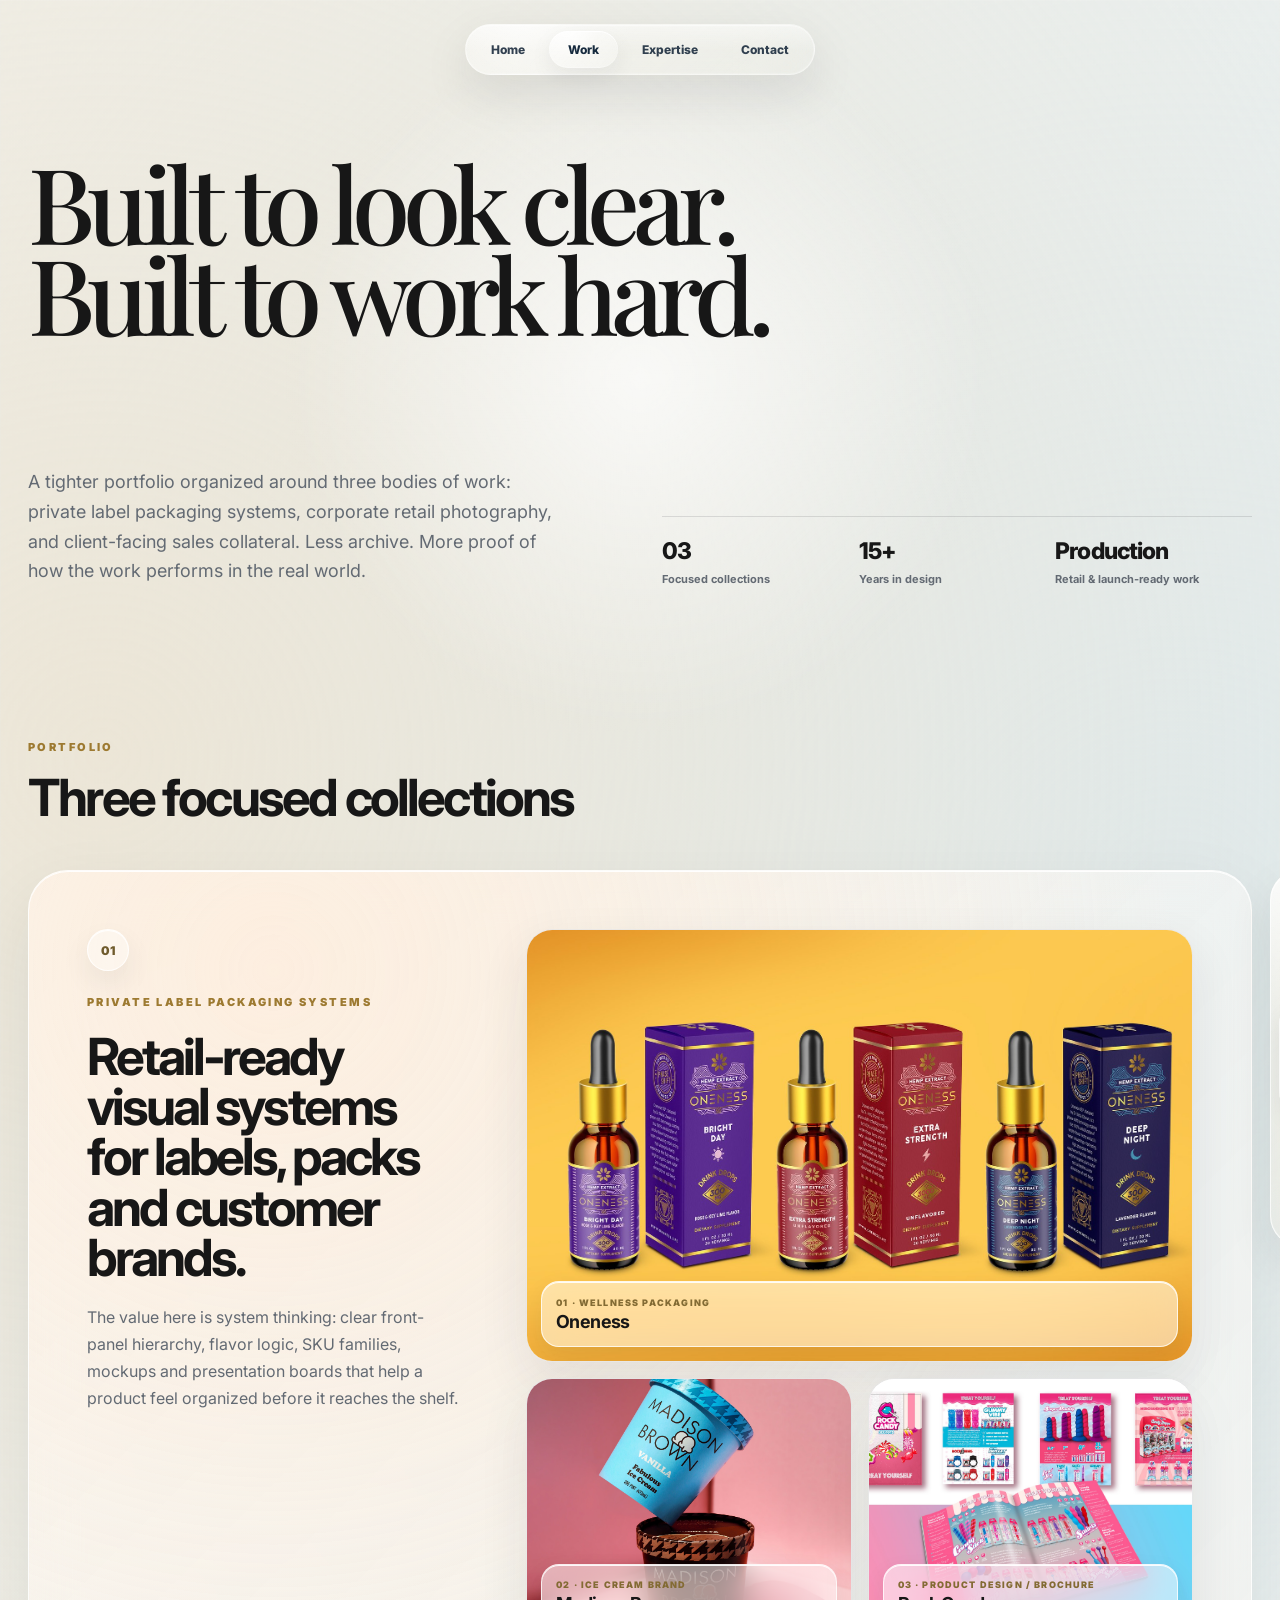
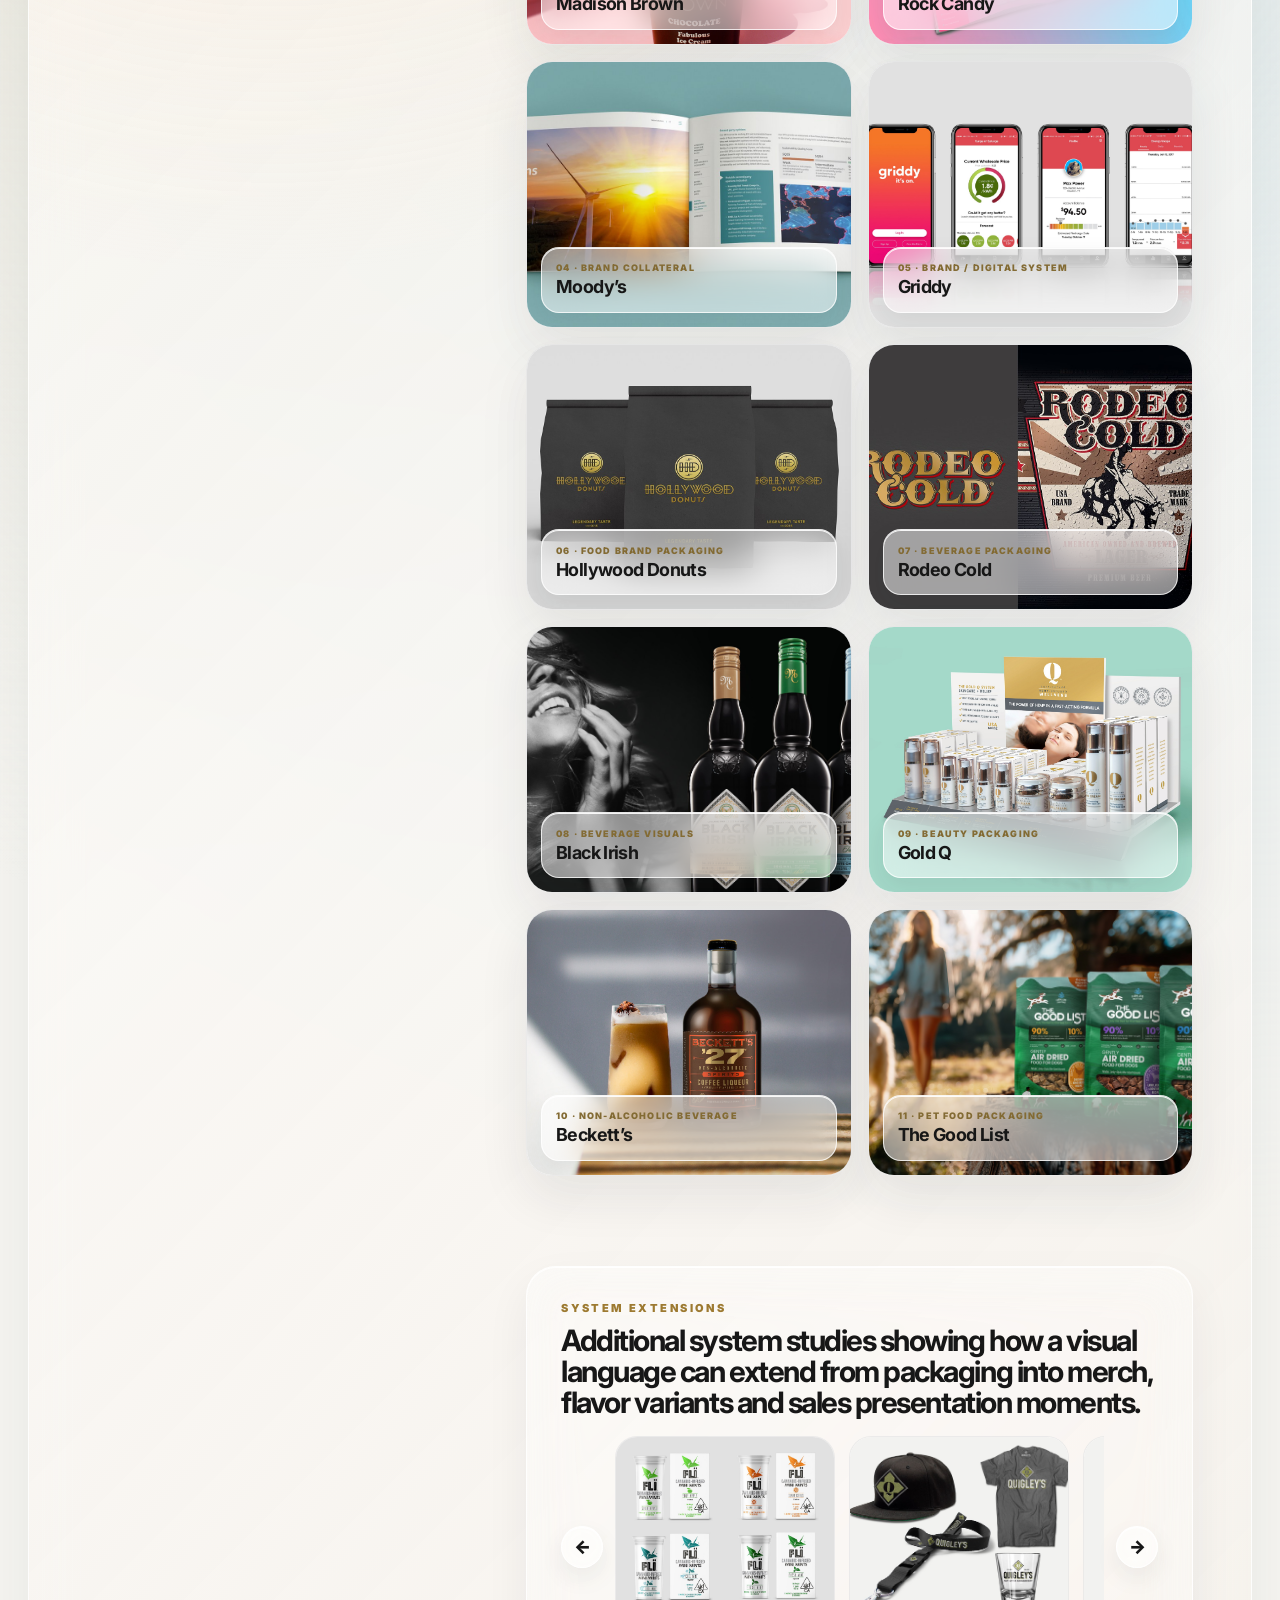
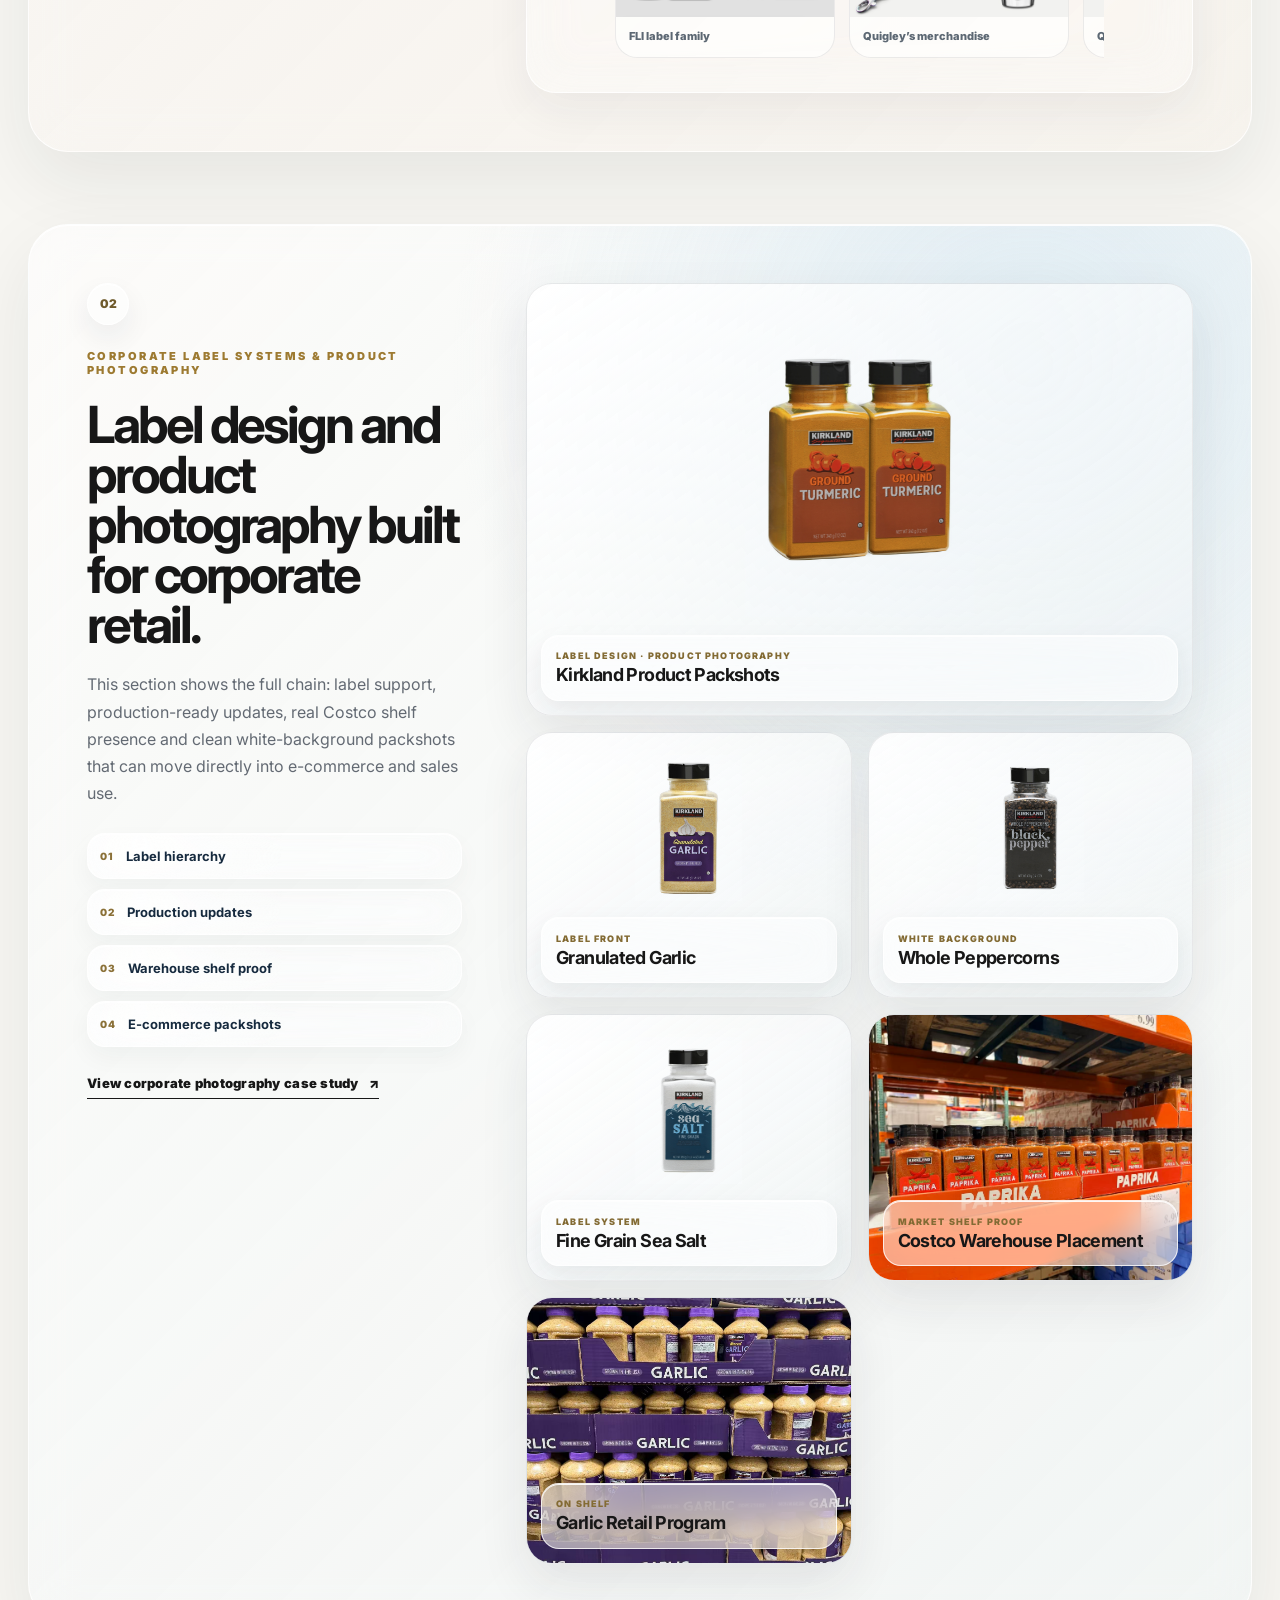
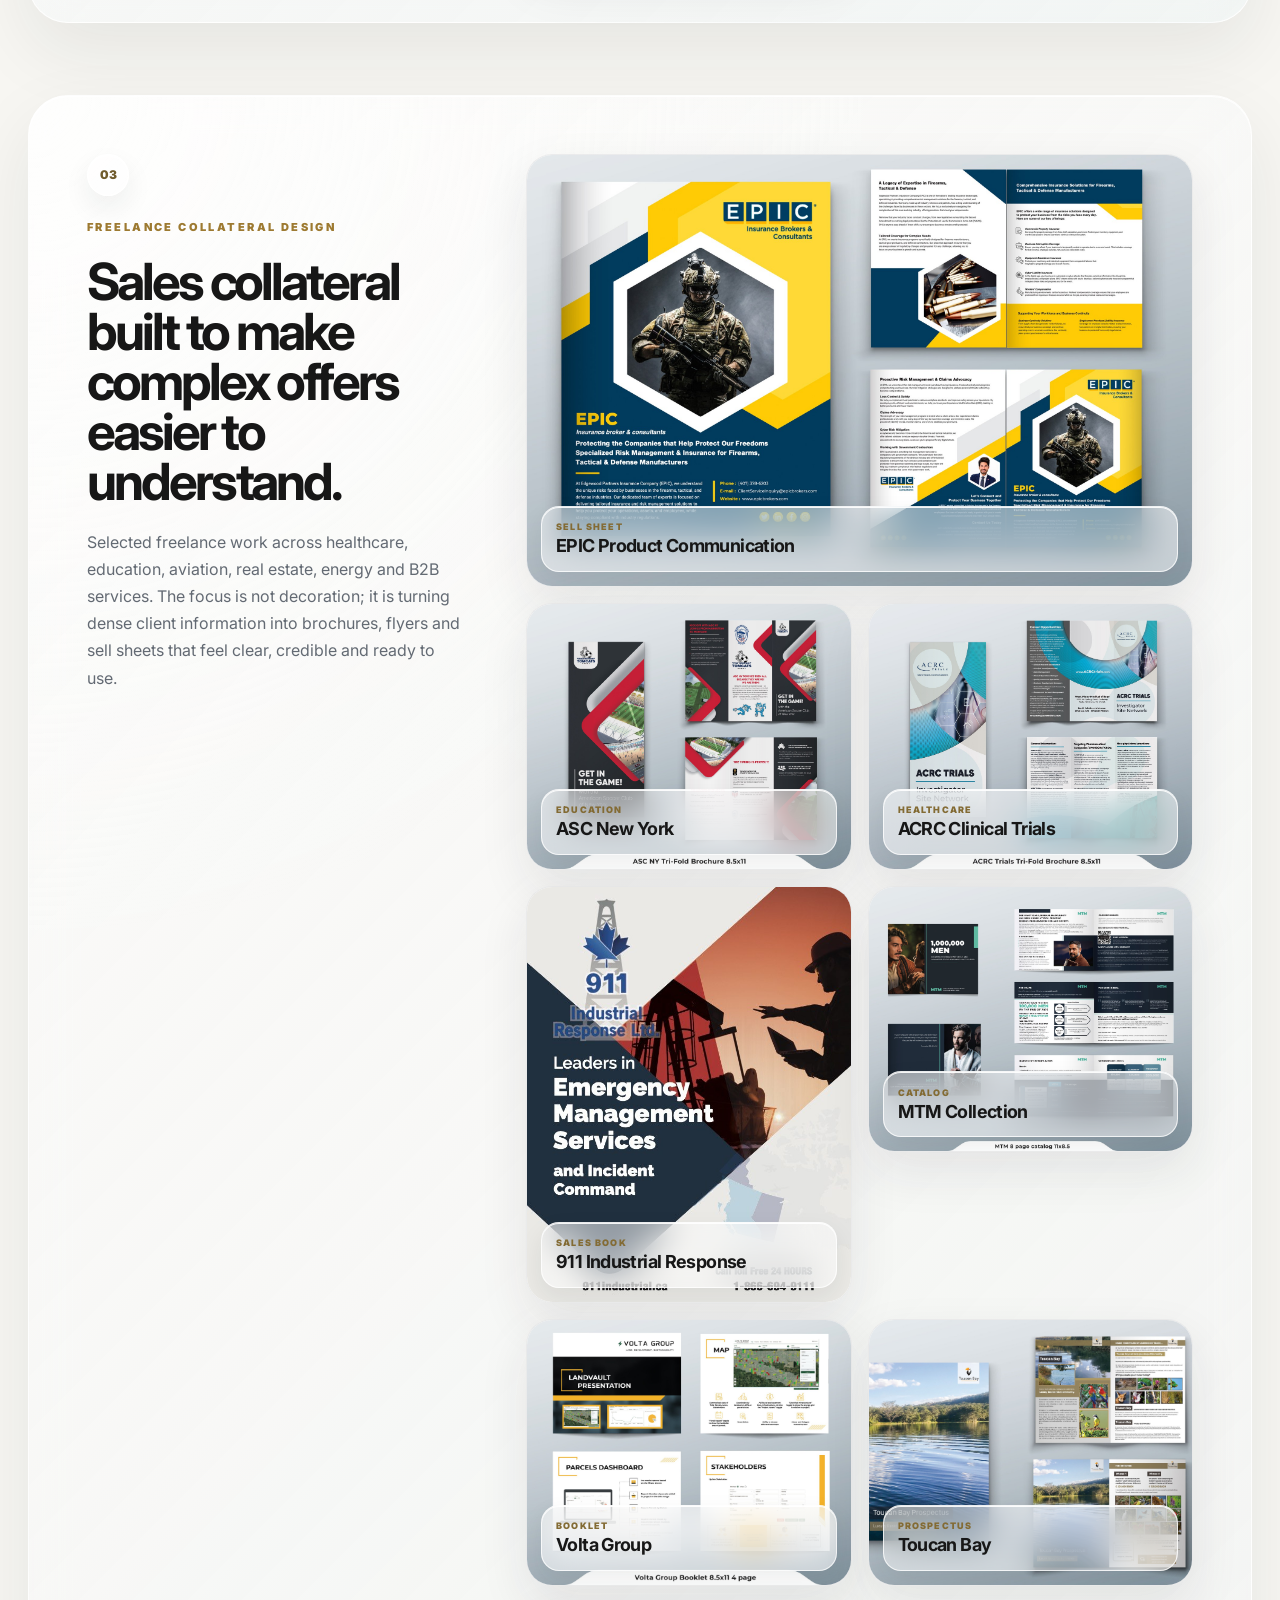
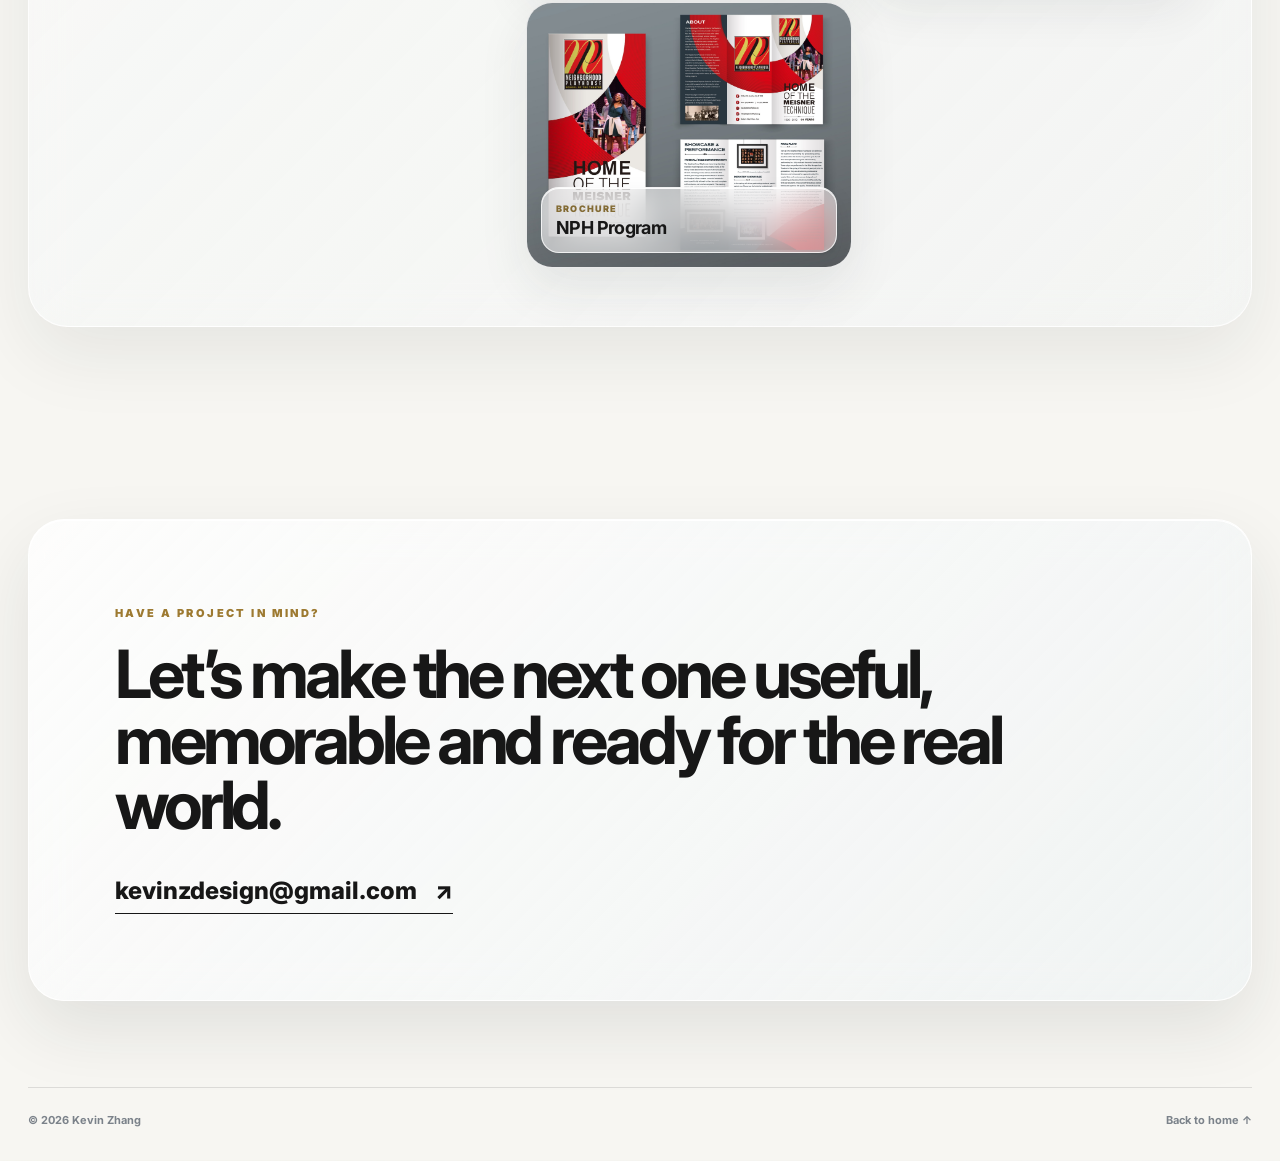
==== commit ad6dd8fe: "Refine private label portfolio assets" ====
--- a/work/index.html
+++ b/work/index.html
@@ -3,7 +3,7 @@
 <head>
   <meta charset="utf-8" />
   <meta name="viewport" content="width=device-width, initial-scale=1" />
-  <meta name="description" content="Selected branding, packaging, product photography, editorial design and identity work by Kevin Zhang." />
+  <meta name="description" content="Selected branding, packaging, corporate product photography, sales collateral and retail production work by Kevin Zhang." />
   <link rel="icon" type="image/png" sizes="32x32" href="/assets/images/favicon-32.png" />
   <link rel="icon" type="image/png" sizes="512x512" href="/favicon.png" />
   <link rel="apple-touch-icon" sizes="180x180" href="/apple-touch-icon.png" />
@@ -29,7 +29,7 @@
     <section class="work-hero">
       <h1>Built to look clear.<br>Built to work hard.</h1>
       <div class="hero-bottom">
-        <p>A tighter portfolio organized around three bodies of work: sales collateral, private label packaging systems, and corporate product photography. Less archive. More signal.</p>
+        <p>A tighter portfolio organized around three bodies of work: private label packaging systems, corporate retail photography, and client-facing sales collateral. Less archive. More proof of how the work performs in the real world.</p>
         <dl>
           <div><dt>03</dt><dd>Focused collections</dd></div>
           <div><dt>15+</dt><dd>Years in design</dd></div>
@@ -58,7 +58,7 @@
           <span class="collection-number">01</span>
           <p class="eyebrow">Private Label Packaging Systems</p>
           <h3>Retail-ready visual systems for labels, packs and customer brands.</h3>
-          <p>This section is about applied packaging: label families, product mockups, flavor systems, merchandising and presentation boards. The strongest pieces show how the design scales beyond a single label.</p>
+          <p>The value here is system thinking: clear front-panel hierarchy, flavor logic, SKU families, mockups and presentation boards that help a product feel organized before it reaches the shelf.</p>
         </div>
         <div class="collection-grid private-grid private-case-grid">
           <a class="collection-card hero-card project-link" href="private-label/oneness/index.html">
@@ -110,7 +110,7 @@
         <div class="mini-showcase" data-slideshow>
           <div class="mini-showcase-copy">
             <p class="eyebrow">System Extensions</p>
-            <h4>Packaging, merchandise and presentation studies that show how a brand language expands across touchpoints.</h4>
+            <h4>Additional system studies showing how a visual language can extend from packaging into merch, flavor variants and sales presentation moments.</h4>
           </div>
           <div class="mini-showcase-stage">
             <button class="slide-arrow" type="button" data-slide="prev" aria-label="Previous private label project">←</button>
@@ -134,30 +134,30 @@
           <span class="collection-number">02</span>
           <p class="eyebrow">Corporate Label Systems & Product Photography</p>
           <h3>Label design and product photography built for corporate retail.</h3>
-          <p>This body of work centers on Kirkland product labels and white-background product photography, with shelf images included as proof that the work exists in the real Costco retail environment.</p>
+          <p>This section shows the full chain: label support, production-ready updates, real Costco shelf presence and clean white-background packshots that can move directly into e-commerce and sales use.</p>
           <ul class="corporate-flow" aria-label="Corporate production workflow">
-            <li><span>01</span><strong>Label Design</strong></li>
-            <li><span>02</span><strong>Production Files</strong></li>
-            <li><span>03</span><strong>Market Shelf</strong></li>
-            <li><span>04</span><strong>Product Photography</strong></li>
+            <li><span>01</span><strong>Label hierarchy</strong></li>
+            <li><span>02</span><strong>Production updates</strong></li>
+            <li><span>03</span><strong>Warehouse shelf proof</strong></li>
+            <li><span>04</span><strong>E-commerce packshots</strong></li>
           </ul>
           <a class="inline-link" href="product-photography/index.html">View corporate photography case study <span>↗</span></a>
         </div>
         <div class="collection-grid photo-grid-work">
           <a class="collection-card hero-card product-card project-link" href="product-photography/index.html" aria-label="View corporate product photography case study">
-            <img src="../assets/images/corporate-label/packshot-turmeric-twin.jpg" alt="Kirkland Signature ground turmeric twin pack product photography" loading="lazy" />
+            <img src="../assets/images/corporate-label/packshot-turmeric-twin-display.jpg" alt="Kirkland Signature ground turmeric twin pack product photography" loading="lazy" />
             <figcaption><span>Label Design · Product Photography</span><strong>Kirkland Product Packshots</strong></figcaption>
           </a>
           <a class="collection-card product-card project-link" href="product-photography/index.html" aria-label="View Granulated Garlic product photography case study">
-            <img src="../assets/images/corporate-label/packshot-granulated-garlic.jpg" alt="Kirkland Signature granulated garlic product photography" loading="lazy" />
+            <img src="../assets/images/corporate-label/packshot-granulated-garlic-display.jpg" alt="Kirkland Signature granulated garlic product photography" loading="lazy" />
             <figcaption><span>Label Front</span><strong>Granulated Garlic</strong></figcaption>
           </a>
           <a class="collection-card product-card project-link" href="product-photography/index.html" aria-label="View Whole Peppercorns product photography case study">
-            <img src="../assets/images/corporate-label/packshot-peppercorns.jpg" alt="Kirkland Signature whole peppercorns product photography" loading="lazy" />
+            <img src="../assets/images/corporate-label/packshot-whole-peppercorn-display.jpg" alt="Kirkland Signature whole peppercorns product photography" loading="lazy" />
             <figcaption><span>White Background</span><strong>Whole Peppercorns</strong></figcaption>
           </a>
           <a class="collection-card product-card project-link" href="product-photography/index.html" aria-label="View Fine Grain Sea Salt product photography case study">
-            <img src="../assets/images/corporate-label/packshot-sea-salt.jpg" alt="Kirkland Signature fine grain sea salt product photography" loading="lazy" />
+            <img src="../assets/images/corporate-label/packshot-sea-salt-display.jpg" alt="Kirkland Signature fine grain sea salt product photography" loading="lazy" />
             <figcaption><span>Label System</span><strong>Fine Grain Sea Salt</strong></figcaption>
           </a>
           <a class="collection-card shelf-card project-link" href="product-photography/index.html" aria-label="View Costco warehouse placement case study">
@@ -174,8 +174,8 @@
         <div class="collection-copy">
           <span class="collection-number">03</span>
           <p class="eyebrow">Freelance Collateral Design</p>
-          <h3>Brochures, flyers and sales systems built to explain fast.</h3>
-          <p>Selected freelance work across healthcare, education, aviation, real estate, energy and B2B services. I kept the strongest range and removed repetitive trifold pieces so the section feels curated, not dumped.</p>
+          <h3>Sales collateral built to make complex offers easier to understand.</h3>
+          <p>Selected freelance work across healthcare, education, aviation, real estate, energy and B2B services. The focus is not decoration; it is turning dense client information into brochures, flyers and sell sheets that feel clear, credible and ready to use.</p>
         </div>
         <div class="collection-grid editorial-grid">
           <figure class="collection-card hero-card">
--- a/assets/css/work-index.css
+++ b/assets/css/work-index.css
@@ -385,10 +385,14 @@
   padding: 12px 14px;
   border: 1px solid rgba(255,255,255,.76);
   border-radius: 18px;
-  background: rgba(255,255,255,.66);
+  background: rgba(255,255,255,.52);
   box-shadow: inset 0 1px 0 rgba(255,255,255,.9), 0 10px 25px rgba(31,36,43,.08);
   -webkit-backdrop-filter: blur(18px) saturate(1.15);
   backdrop-filter: blur(18px) saturate(1.15);
+  min-height: 66px;
+  display: flex;
+  flex-direction: column;
+  justify-content: center;
 }
 .collection-card .card-caption {
   position: absolute;
@@ -398,10 +402,14 @@
   padding: 12px 14px;
   border: 1px solid rgba(255,255,255,.76);
   border-radius: 18px;
-  background: rgba(255,255,255,.66);
+  background: rgba(255,255,255,.52);
   box-shadow: inset 0 1px 0 rgba(255,255,255,.9), 0 10px 25px rgba(31,36,43,.08);
   -webkit-backdrop-filter: blur(18px) saturate(1.15);
   backdrop-filter: blur(18px) saturate(1.15);
+  min-height: 66px;
+  display: flex;
+  flex-direction: column;
+  justify-content: center;
 }
 .collection-card figcaption span,
 .collection-card .card-caption span {
@@ -441,12 +449,19 @@
   background: linear-gradient(145deg, rgba(255,255,255,.92), rgba(238,243,245,.62));
 }
 .photo-grid-work .product-card img {
+  position: absolute;
+  inset: 22px 26px 96px;
   object-fit: contain;
-  padding: 6%;
+  width: calc(100% - 52px);
+  height: calc(100% - 118px);
+  padding: 0;
   mix-blend-mode: multiply;
 }
 .photo-grid-work .product-card.hero-card img {
-  padding: 4%;
+  inset: 18px 34px 98px;
+  width: calc(100% - 68px);
+  height: calc(100% - 116px);
+  padding: 0;
 }
 .photo-grid-work .shelf-card {
   background: linear-gradient(145deg, rgba(255,255,255,.78), rgba(232,240,244,.52));
